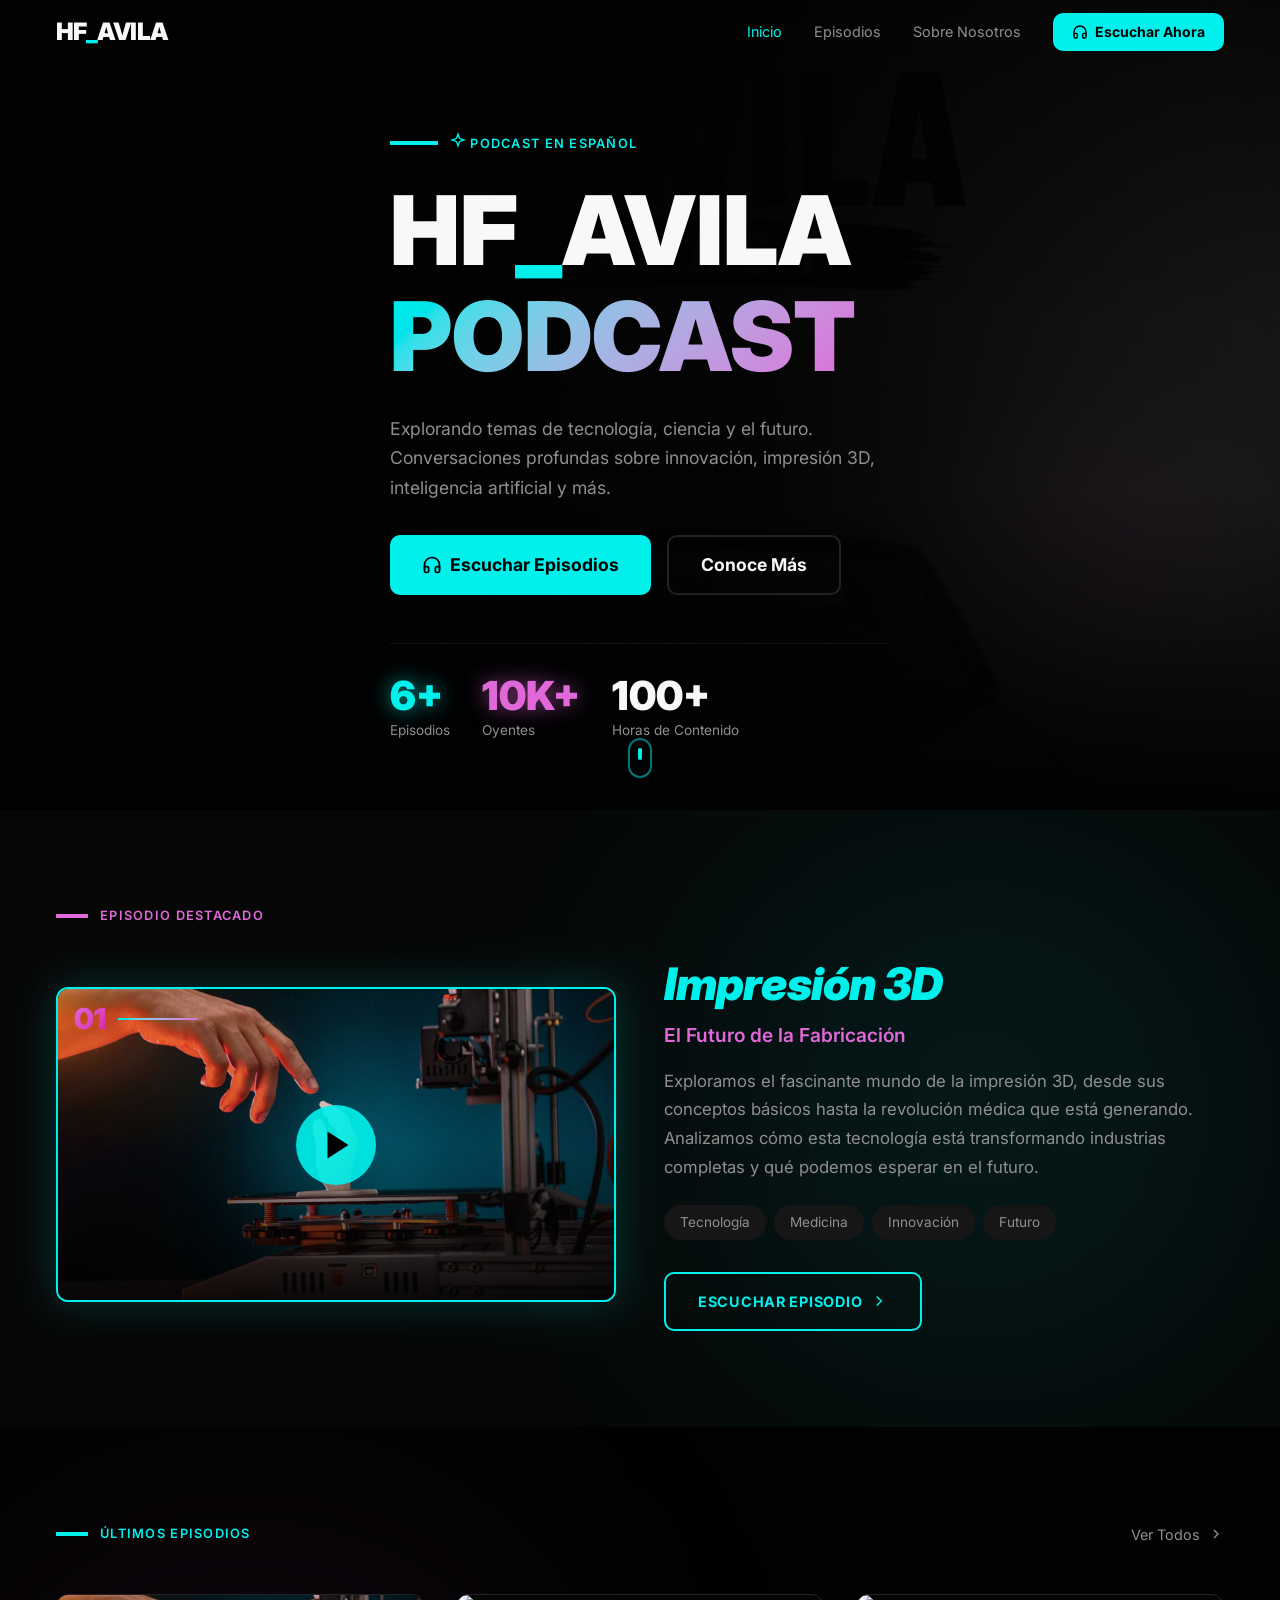
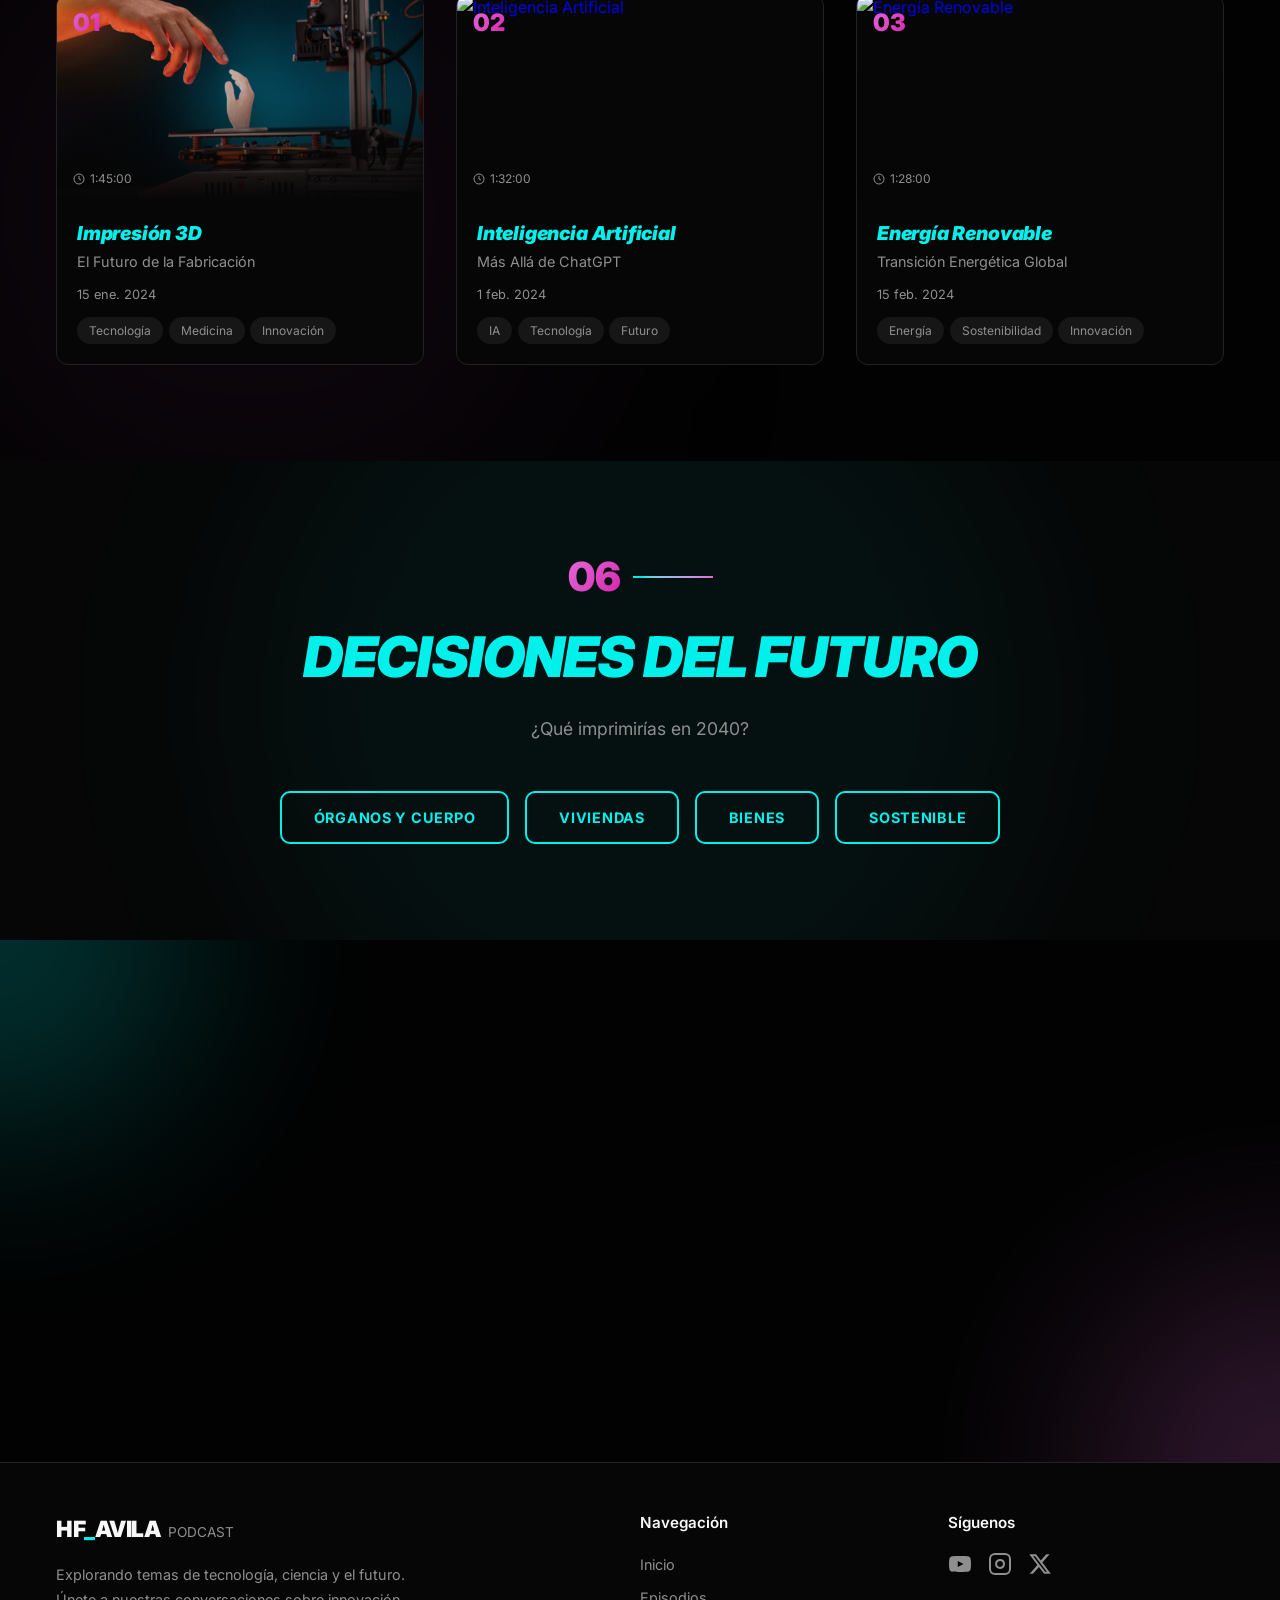
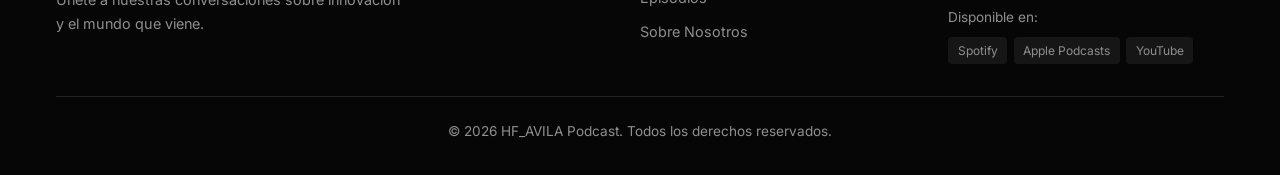
==== index.html @ 29e9cfe6 "Add initial podcast site pages and assets Introduce the HF_AVILA podcast website skeleton: adds inde" ====
<!DOCTYPE html>
<html lang="es">
<head>
  <meta charset="UTF-8">
  <meta name="viewport" content="width=device-width, initial-scale=1.0">
  <title>HF_AVILA Podcast</title>
  <meta name="description" content="Explorando temas de tecnología, ciencia y el futuro. Podcast en español sobre impresión 3D, innovación y más.">
  <link rel="preconnect" href="https://fonts.googleapis.com">
  <link rel="preconnect" href="https://fonts.gstatic.com" crossorigin>
  <link rel="stylesheet" href="styles.css">
</head>
<body>

  <!-- HEADER -->
  <header class="site-header" id="siteHeader">
    <div class="container">
      <div class="header-inner">
        <a href="index.html" class="logo">
          <span class="logo-hf">HF</span><span class="logo-dash">_</span><span class="logo-avila">AVILA</span>
        </a>
        <nav class="nav-desktop">
          <a href="index.html" class="nav-link">Inicio</a>
          <a href="episodios.html" class="nav-link">Episodios</a>
          <a href="sobre.html" class="nav-link">Sobre Nosotros</a>
          <a href="episodios.html" class="btn-nav">
            <svg viewBox="0 0 24 24" fill="none" stroke="currentColor" stroke-width="2"><path d="M3 18v-6a9 9 0 0 1 18 0v6"/><path d="M21 19a2 2 0 0 1-2 2h-1a2 2 0 0 1-2-2v-3a2 2 0 0 1 2-2h3zM3 19a2 2 0 0 0 2 2h1a2 2 0 0 0 2-2v-3a2 2 0 0 0-2-2H3z"/></svg>
            Escuchar Ahora
          </a>
        </nav>
        <button class="hamburger" id="hamburger" aria-label="Menú"></button>
      </div>
      <nav class="nav-mobile" id="navMobile">
        <a href="index.html" class="nav-link">Inicio</a>
        <a href="episodios.html" class="nav-link">Episodios</a>
        <a href="sobre.html" class="nav-link">Sobre Nosotros</a>
        <a href="episodios.html" class="btn-mobile">
          <svg width="16" height="16" viewBox="0 0 24 24" fill="none" stroke="currentColor" stroke-width="2"><path d="M3 18v-6a9 9 0 0 1 18 0v6"/><path d="M21 19a2 2 0 0 1-2 2h-1a2 2 0 0 1-2-2v-3a2 2 0 0 1 2-2h3zM3 19a2 2 0 0 0 2 2h1a2 2 0 0 0 2-2v-3a2 2 0 0 0-2-2H3z"/></svg>
          Escuchar Ahora
        </a>
      </nav>
    </div>
  </header>

  <!-- HERO -->
  <section class="hero">
    <!-- Glow orbs -->
    <div class="glow-orb" style="width:384px;height:384px;background:oklch(0.85 0.18 192 / 0.2);top:80px;left:40px;"></div>
    <div class="glow-orb" style="width:320px;height:320px;background:oklch(0.7 0.2 330 / 0.2);bottom:80px;right:40px;animation-delay:2s;"></div>

    <!-- Background image -->
    <div class="hero-bg-img">
      <img src="img/portada.jpg" alt="HF_AVILA Podcast">
      <div class="hero-overlay-r"></div>
      <div class="hero-overlay-tb"></div>
    </div>

    <div class="container">
      <div class="hero-content">
        <!-- Badge -->
        <div class="hero-badge">
          <span class="hero-badge-line"></span>
          <span class="hero-badge-text">
            <svg width="16" height="16" viewBox="0 0 24 24" fill="none" stroke="currentColor" stroke-width="2"><path d="m12 3-1.912 5.813a2 2 0 0 1-1.275 1.275L3 12l5.813 1.912a2 2 0 0 1 1.275 1.275L12 21l1.912-5.813a2 2 0 0 1 1.275-1.275L21 12l-5.813-1.912a2 2 0 0 1-1.275-1.275L12 3Z"/></svg>
            Podcast en Español
          </span>
        </div>

        <!-- Title -->
        <h1>
          <span>HF</span><span style="color:var(--primary)">_</span><span>AVILA</span><br>
          <span class="gradient-text">PODCAST</span>
        </h1>

        <p class="hero-desc">
          Explorando temas de tecnología, ciencia y el futuro.
          Conversaciones profundas sobre innovación,
          impresión 3D, inteligencia artificial y más.
        </p>

        <div class="hero-buttons">
          <a href="episodios.html" class="btn-primary-lg">
            <svg width="20" height="20" viewBox="0 0 24 24" fill="none" stroke="currentColor" stroke-width="2"><path d="M3 18v-6a9 9 0 0 1 18 0v6"/><path d="M21 19a2 2 0 0 1-2 2h-1a2 2 0 0 1-2-2v-3a2 2 0 0 1 2-2h3zM3 19a2 2 0 0 0 2 2h1a2 2 0 0 0 2-2v-3a2 2 0 0 0-2-2H3z"/></svg>
            Escuchar Episodios
          </a>
          <a href="sobre.html" class="btn-outline-lg">Conoce Más</a>
        </div>

        <!-- Stats -->
        <div class="hero-stats">
          <div class="stat-item">
            <p class="stat-num cyan">6+</p>
            <p class="stat-label">Episodios</p>
          </div>
          <div class="stat-item">
            <p class="stat-num pink">10K+</p>
            <p class="stat-label">Oyentes</p>
          </div>
          <div class="stat-item">
            <p class="stat-num white">100+</p>
            <p class="stat-label">Horas de Contenido</p>
          </div>
        </div>
      </div>
    </div>

    <!-- Scroll indicator -->
    <div class="scroll-indicator">
      <div class="scroll-indicator-ring">
        <div class="scroll-indicator-dot"></div>
      </div>
    </div>
  </section>

  <!-- FEATURED EPISODE -->
  <section class="featured-section">
    <div class="glow-orb" style="width:600px;height:600px;background:oklch(0.85 0.18 192 / 0.1);top:0;right:0;filter:blur(150px);"></div>
    <div class="container" style="position:relative;z-index:1;">
      <div class="scroll-reveal">
        <div class="section-label">
          <span class="section-label-line pink"></span>
          <span class="section-label-text pink">Episodio Destacado</span>
        </div>
      </div>

      <div class="featured-grid" style="margin-top:2rem;">
        <div class="scroll-reveal from-left" data-delay="100">
          <div class="featured-img-wrap">
            <img src="img/Podcast.jpg" alt="Impresión 3D">
            <div class="featured-img-overlay"></div>
            <div class="featured-ep-badge">
              <span class="news-number" style="font-size:1.8rem;">01</span>
              <div class="featured-ep-line"></div>
            </div>
            <a href="episodio-impresion-3d.html" class="featured-play-link">
              <div class="play-circle-lg">
                <svg viewBox="0 0 24 24"><polygon points="5 3 19 12 5 21 5 3"/></svg>
              </div>
            </a>
          </div>
        </div>

        <div class="scroll-reveal from-right" data-delay="200">
          <h2 class="featured-title">Impresión 3D</h2>
          <p class="featured-subtitle">El Futuro de la Fabricación</p>
          <p class="featured-desc">
            Exploramos el fascinante mundo de la impresión 3D, desde sus conceptos básicos hasta la revolución médica que está generando. Analizamos cómo esta tecnología está transformando industrias completas y qué podemos esperar en el futuro.
          </p>
          <div class="topics-list">
            <span class="topic-tag">Tecnología</span>
            <span class="topic-tag">Medicina</span>
            <span class="topic-tag">Innovación</span>
            <span class="topic-tag">Futuro</span>
          </div>
          <a href="episodio-impresion-3d.html" class="interactive-btn" style="text-decoration:none;display:inline-flex;align-items:center;gap:0.5rem;">
            Escuchar Episodio
            <svg width="18" height="18" viewBox="0 0 24 24" fill="none" stroke="currentColor" stroke-width="2"><polyline points="9 18 15 12 9 6"/></svg>
          </a>
        </div>
      </div>
    </div>
  </section>

  <!-- LATEST EPISODES -->
  <section class="episodes-section">
    <div class="glow-orb" style="width:500px;height:500px;background:oklch(0.7 0.2 330 / 0.1);bottom:0;left:0;filter:blur(150px);animation-delay:1s;"></div>
    <div class="container" style="position:relative;z-index:1;">
      <div class="scroll-reveal">
        <div class="episodes-section-header">
          <div class="section-label" style="margin-bottom:0;">
            <span class="section-label-line"></span>
            <span class="section-label-text">Últimos Episodios</span>
          </div>
          <a href="episodios.html" class="see-all">
            Ver Todos
            <svg viewBox="0 0 24 24" fill="none" stroke="currentColor" stroke-width="2"><polyline points="9 18 15 12 9 6"/></svg>
          </a>
        </div>
      </div>

      <div class="episodes-grid">
        <!-- Ep 1 -->
        <div class="scroll-reveal" data-delay="0">
          <a href="episodio-impresion-3d.html" class="episode-card">
            <div class="episode-card-img">
              <img src="img/Podcast.jpg" alt="Impresión 3D">
              <div class="episode-img-overlay"></div>
              <div class="episode-num-badge"><span class="news-number">01</span></div>
              <div class="episode-play-overlay"><div class="play-circle-sm"><svg viewBox="0 0 24 24"><polygon points="5 3 19 12 5 21 5 3"/></svg></div></div>
              <div class="episode-duration"><svg viewBox="0 0 24 24"><circle cx="12" cy="12" r="10"/><polyline points="12 6 12 12 16 14"/></svg> 1:45:00</div>
            </div>
            <div class="episode-card-body">
              <p class="episode-card-title">Impresión 3D</p>
              <p class="episode-card-subtitle">El Futuro de la Fabricación</p>
              <p class="episode-card-date">15 ene. 2024</p>
              <div class="episode-tags">
                <span class="episode-tag">Tecnología</span>
                <span class="episode-tag">Medicina</span>
                <span class="episode-tag">Innovación</span>
              </div>
            </div>
          </a>
        </div>

        <!-- Ep 2 -->
        <div class="scroll-reveal" data-delay="150">
          <a href="episodios.html" class="episode-card">
            <div class="episode-card-img">
              <img src="https://images.unsplash.com/photo-1677442136019-21780ecad995?w=800&h=600&fit=crop" alt="Inteligencia Artificial">
              <div class="episode-img-overlay"></div>
              <div class="episode-num-badge"><span class="news-number">02</span></div>
              <div class="episode-play-overlay"><div class="play-circle-sm"><svg viewBox="0 0 24 24"><polygon points="5 3 19 12 5 21 5 3"/></svg></div></div>
              <div class="episode-duration"><svg viewBox="0 0 24 24"><circle cx="12" cy="12" r="10"/><polyline points="12 6 12 12 16 14"/></svg> 1:32:00</div>
            </div>
            <div class="episode-card-body">
              <p class="episode-card-title">Inteligencia Artificial</p>
              <p class="episode-card-subtitle">Más Allá de ChatGPT</p>
              <p class="episode-card-date">1 feb. 2024</p>
              <div class="episode-tags">
                <span class="episode-tag">IA</span>
                <span class="episode-tag">Tecnología</span>
                <span class="episode-tag">Futuro</span>
              </div>
            </div>
          </a>
        </div>

        <!-- Ep 3 -->
        <div class="scroll-reveal" data-delay="300">
          <a href="episodios.html" class="episode-card">
            <div class="episode-card-img">
              <img src="https://images.unsplash.com/photo-1509391366360-2e959784a276?w=800&h=600&fit=crop" alt="Energía Renovable">
              <div class="episode-img-overlay"></div>
              <div class="episode-num-badge"><span class="news-number">03</span></div>
              <div class="episode-play-overlay"><div class="play-circle-sm"><svg viewBox="0 0 24 24"><polygon points="5 3 19 12 5 21 5 3"/></svg></div></div>
              <div class="episode-duration"><svg viewBox="0 0 24 24"><circle cx="12" cy="12" r="10"/><polyline points="12 6 12 12 16 14"/></svg> 1:28:00</div>
            </div>
            <div class="episode-card-body">
              <p class="episode-card-title">Energía Renovable</p>
              <p class="episode-card-subtitle">Transición Energética Global</p>
              <p class="episode-card-date">15 feb. 2024</p>
              <div class="episode-tags">
                <span class="episode-tag">Energía</span>
                <span class="episode-tag">Sostenibilidad</span>
                <span class="episode-tag">Innovación</span>
              </div>
            </div>
          </a>
        </div>
      </div>
    </div>
  </section>

  <!-- INTERACTIVE SECTION -->
  <section class="interactive-section">
    <div style="position:absolute;inset:0;pointer-events:none;">
      <div class="glow-orb" style="width:800px;height:800px;background:oklch(0.85 0.18 192 / 0.05);top:50%;left:50%;transform:translate(-50%,-50%);filter:blur(100px);"></div>
    </div>
    <div class="container" style="position:relative;z-index:1;">
      <div class="scroll-reveal">
        <div class="interactive-num-row">
          <span class="news-number" style="font-size:2.5rem;">06</span>
          <div class="interactive-line"></div>
        </div>
      </div>
      <div class="scroll-reveal" data-delay="100">
        <h2 class="interactive-title">DECISIONES DEL FUTURO</h2>
      </div>
      <div class="scroll-reveal" data-delay="200">
        <p class="interactive-subtitle">¿Qué imprimirías en 2040?</p>
      </div>
      <div class="scroll-reveal" data-delay="300">
        <div class="interactive-buttons-wrap">
          <button class="interactive-btn" data-interactive>ÓRGANOS Y CUERPO</button>
          <button class="interactive-btn" data-interactive>VIVIENDAS</button>
          <button class="interactive-btn" data-interactive>BIENES</button>
          <button class="interactive-btn" data-interactive>SOSTENIBLE</button>
        </div>
      </div>
    </div>
  </section>

  <!-- CTA SECTION -->
  <section class="cta-section">
    <div style="position:absolute;inset:0;opacity:0.2;pointer-events:none;">
      <div class="glow-orb" style="width:384px;height:384px;background:var(--primary);top:0;left:0;transform:translate(-50%,-50%);filter:blur(100px);"></div>
      <div class="glow-orb" style="width:384px;height:384px;background:var(--secondary);bottom:0;right:0;transform:translate(50%,50%);filter:blur(100px);animation-delay:2s;"></div>
    </div>
    <div class="container" style="position:relative;z-index:1;">
      <div class="scroll-reveal">
        <h2 class="cta-title">
          No te pierdas ningún
          <span class="gradient-text" style="display:block;">episodio</span>
        </h2>
      </div>
      <div class="scroll-reveal" data-delay="100">
        <p class="cta-desc">
          Suscríbete a nuestro podcast en tu plataforma favorita y
          mantente al día con las últimas conversaciones sobre tecnología y futuro.
        </p>
      </div>
      <div class="scroll-reveal" data-delay="200">
        <div class="cta-buttons">
          <button class="interactive-btn">Spotify</button>
          <button class="interactive-btn">Apple Podcasts</button>
          <button class="interactive-btn">YouTube</button>
        </div>
      </div>
    </div>
  </section>

  <!-- FOOTER -->
  <footer class="site-footer">
    <div class="container">
      <div class="footer-grid">
        <div>
          <a href="index.html" class="footer-logo">
            <span class="footer-logo-main">
              <span style="color:var(--foreground)">HF</span><span style="color:var(--primary)">_</span><span style="color:var(--foreground)">AVILA</span>
            </span>
            <span class="footer-logo-podcast">PODCAST</span>
          </a>
          <p class="footer-desc">
            Explorando temas de tecnología, ciencia y el futuro.
            Únete a nuestras conversaciones sobre innovación y el mundo que viene.
          </p>
        </div>
        <div>
          <p class="footer-col-title">Navegación</p>
          <ul class="footer-nav-list">
            <li><a href="index.html">Inicio</a></li>
            <li><a href="episodios.html">Episodios</a></li>
            <li><a href="sobre.html">Sobre Nosotros</a></li>
          </ul>
        </div>
        <div>
          <p class="footer-col-title">Síguenos</p>
          <div class="footer-social">
            <a href="#" aria-label="YouTube">
              <svg viewBox="0 0 24 24" fill="currentColor"><path d="M22.54 6.42a2.78 2.78 0 0 0-1.95-1.96C18.88 4 12 4 12 4s-6.88 0-8.59.46a2.78 2.78 0 0 0-1.95 1.96A29 29 0 0 0 1 12a29 29 0 0 0 .46 5.58A2.78 2.78 0 0 0 3.41 19.6C5.12 20 12 20 12 20s6.88 0 8.59-.46a2.78 2.78 0 0 0 1.95-1.95A29 29 0 0 0 23 12a29 29 0 0 0-.46-5.58zM9.75 15.02V8.98L15.5 12l-5.75 3.02z"/></svg>
            </a>
            <a href="#" aria-label="Instagram">
              <svg viewBox="0 0 24 24" fill="none" stroke="currentColor" stroke-width="2"><rect x="2" y="2" width="20" height="20" rx="5" ry="5"/><path d="M16 11.37A4 4 0 1 1 12.63 8 4 4 0 0 1 16 11.37z"/><line x1="17.5" y1="6.5" x2="17.51" y2="6.5"/></svg>
            </a>
            <a href="#" aria-label="Twitter">
              <svg viewBox="0 0 24 24" fill="currentColor"><path d="M18.244 2.25h3.308l-7.227 8.26 8.502 11.24H16.17l-5.214-6.817L4.99 21.75H1.68l7.73-8.835L1.254 2.25H8.08l4.713 6.231zm-1.161 17.52h1.833L7.084 4.126H5.117z"/></svg>
            </a>
          </div>
          <p class="footer-platforms-label">Disponible en:</p>
          <div class="footer-platform-tags">
            <span class="footer-platform-tag">Spotify</span>
            <span class="footer-platform-tag">Apple Podcasts</span>
            <span class="footer-platform-tag">YouTube</span>
          </div>
        </div>
      </div>
      <div class="footer-bottom">
        <p>&copy; 2026 HF_AVILA Podcast. Todos los derechos reservados.</p>
      </div>
    </div>
  </footer>

  <script src="script.js"></script>
</body>
</html>
---- styles.css ----
@import url('https://fonts.googleapis.com/css2?family=Inter:wght@400;500;600;700;800;900&family=Oswald:wght@400;500;600;700&display=swap');

* { margin: 0; padding: 0; box-sizing: border-box; }

:root {
  --bg: oklch(0.08 0 0);
  --card: oklch(0.12 0 0);
  --primary: oklch(0.85 0.18 192);
  --secondary: oklch(0.7 0.2 330);
  --foreground: oklch(0.98 0 0);
  --muted-fg: oklch(0.65 0 0);
  --border: oklch(0.25 0 0);
  --muted: oklch(0.2 0 0);
  --radius: 0.625rem;
}

html { scroll-behavior: smooth; }

body {
  font-family: 'Inter', sans-serif;
  background: var(--bg);
  color: var(--foreground);
  line-height: 1.6;
  min-height: 100vh;
}

::-webkit-scrollbar { width: 8px; }
::-webkit-scrollbar-track { background: var(--bg); }
::-webkit-scrollbar-thumb { background: oklch(0.3 0 0); border-radius: 4px; }
::-webkit-scrollbar-thumb:hover { background: oklch(0.85 0.18 192 / 0.8); }

.container { max-width: 1200px; margin: 0 auto; padding: 0 1rem; }

/* ============ HEADER ============ */
.site-header {
  position: fixed;
  top: 0; left: 0; right: 0;
  z-index: 100;
  transition: all 0.3s ease;
}
.site-header.scrolled {
  background: oklch(0.08 0 0 / 0.9);
  backdrop-filter: blur(20px);
  -webkit-backdrop-filter: blur(20px);
  border-bottom: 1px solid oklch(0.25 0 0 / 0.5);
  box-shadow: 0 4px 30px oklch(0.85 0.18 192 / 0.05);
}
.header-inner {
  display: flex;
  align-items: center;
  justify-content: space-between;
  height: 64px;
}
.logo {
  text-decoration: none;
  font-family: 'Inter', sans-serif;
  font-size: 1.5rem;
  font-weight: 900;
  letter-spacing: -0.03em;
}
.logo .logo-dash { color: var(--primary); }
.logo .logo-hf, .logo .logo-avila { color: var(--foreground); }

.nav-desktop {
  display: flex;
  align-items: center;
  gap: 2rem;
}
.nav-desktop a.nav-link {
  color: var(--muted-fg);
  text-decoration: none;
  font-size: 0.9rem;
  transition: color 0.3s;
  position: relative;
}
.nav-desktop a.nav-link::after {
  content: '';
  position: absolute;
  bottom: -4px; left: 0;
  width: 0; height: 2px;
  background: var(--primary);
  transition: width 0.3s;
}
.nav-desktop a.nav-link:hover { color: var(--primary); }
.nav-desktop a.nav-link:hover::after { width: 100%; }
.nav-desktop a.nav-link.active { color: var(--primary); }

.btn-nav {
  background: var(--primary);
  color: oklch(0.08 0 0);
  padding: 0.5rem 1.2rem;
  border-radius: var(--radius);
  font-weight: 700;
  font-size: 0.875rem;
  text-decoration: none;
  display: inline-flex;
  align-items: center;
  gap: 0.4rem;
  border: none;
  cursor: pointer;
  transition: all 0.3s;
  font-family: 'Inter', sans-serif;
}
.btn-nav:hover {
  background: oklch(0.85 0.18 192 / 0.85);
  box-shadow: 0 0 40px oklch(0.85 0.18 192 / 0.5), 0 0 80px oklch(0.85 0.18 192 / 0.2);
  transform: translateY(-2px);
}
.btn-nav svg { width: 16px; height: 16px; flex-shrink: 0; }

.hamburger {
  display: none;
  background: none; border: none;
  color: var(--foreground);
  cursor: pointer;
  line-height: 1;
  padding: 0.25rem;
}

.nav-mobile {
  display: none;
  flex-direction: column;
  border-top: 1px solid oklch(0.25 0 0 / 0.5);
  background: oklch(0.08 0 0 / 0.97);
  backdrop-filter: blur(20px);
  padding: 0 0 1rem;
}
.nav-mobile.open { display: flex; }
.nav-mobile a {
  color: var(--muted-fg);
  text-decoration: none;
  font-size: 1.1rem;
  font-weight: 600;
  padding: 0.875rem 0;
  border-bottom: 1px solid oklch(0.25 0 0 / 0.3);
  transition: color 0.3s;
}
.nav-mobile a:hover { color: var(--primary); }
.btn-mobile {
  background: var(--primary);
  color: oklch(0.08 0 0) !important;
  padding: 0.75rem 1.5rem !important;
  border-radius: var(--radius);
  text-align: center;
  font-weight: 700 !important;
  margin-top: 1rem;
  border-bottom: none !important;
  display: flex;
  justify-content: center;
  gap: 0.4rem;
  transition: all 0.3s !important;
}

/* ============ ANIMATIONS ============ */
@keyframes fadeInUp {
  from { opacity: 0; transform: translateY(30px); }
  to { opacity: 1; transform: translateY(0); }
}
@keyframes glowPulse {
  0%, 100% { opacity: 0.5; }
  50% { opacity: 0.8; }
}
@keyframes pulseGlow {
  0%, 100% { box-shadow: 0 0 20px oklch(0.85 0.18 192 / 0.3); }
  50% { box-shadow: 0 0 40px oklch(0.85 0.18 192 / 0.6); }
}
@keyframes pulseDot {
  0%, 100% { opacity: 1; transform: scale(1); }
  50% { opacity: 0.5; transform: scale(1.2); }
}
@keyframes bounceY {
  0%, 100% { transform: translateX(-50%) translateY(0); }
  50% { transform: translateX(-50%) translateY(-10px); }
}
@keyframes lineExpand {
  from { width: 0; }
  to { width: 48px; }
}
@keyframes slideInFromBottom {
  from { opacity: 0; transform: translateY(40px); }
  to { opacity: 1; transform: translateY(0); }
}
@keyframes fadeInModal {
  from { opacity: 0; }
  to { opacity: 1; }
}
@keyframes dotPulse {
  0%, 100% { opacity: 1; }
  50% { opacity: 0.5; }
}

/* ============ UTILITIES ============ */
.gradient-text {
  background: linear-gradient(135deg, var(--primary), var(--secondary));
  -webkit-background-clip: text;
  -webkit-text-fill-color: transparent;
  background-clip: text;
}
.news-number {
  font-size: 2rem;
  font-weight: 900;
  background: linear-gradient(135deg, var(--secondary), oklch(0.6 0.25 340));
  -webkit-background-clip: text;
  -webkit-text-fill-color: transparent;
  background-clip: text;
  line-height: 1;
}
.news-line {
  height: 2px;
  background: linear-gradient(90deg, var(--primary), var(--secondary));
  flex: 1;
}
.news-title {
  color: var(--primary);
  font-weight: 900;
  font-style: italic;
  letter-spacing: -0.02em;
}
.interactive-btn {
  background: transparent;
  border: 2px solid var(--primary);
  color: var(--primary);
  padding: 1rem 2rem;
  font-weight: 700;
  text-transform: uppercase;
  letter-spacing: 0.05em;
  border-radius: var(--radius);
  cursor: pointer;
  transition: all 0.3s;
  font-family: 'Inter', sans-serif;
  font-size: 0.9rem;
}
.interactive-btn:hover, .interactive-btn.active {
  background: var(--primary);
  color: oklch(0.08 0 0);
  box-shadow: 0 0 30px oklch(0.85 0.18 192 / 0.5);
  transform: scale(1.05);
}

.scroll-reveal {
  opacity: 0;
  transform: translateY(40px);
  transition: all 0.8s cubic-bezier(0.4, 0, 0.2, 1);
}
.scroll-reveal.from-left { transform: translateX(-40px); }
.scroll-reveal.from-right { transform: translateX(40px); }
.scroll-reveal.revealed { opacity: 1 !important; transform: translate(0) !important; }

.section-label {
  display: flex;
  align-items: center;
  gap: 0.75rem;
  margin-bottom: 0.75rem;
}
.section-label-line {
  display: inline-block;
  width: 32px; height: 4px;
  background: var(--primary);
  flex-shrink: 0;
}
.section-label-line.pink { background: var(--secondary); }
.section-label-text {
  color: var(--primary);
  font-weight: 600;
  font-size: 0.8rem;
  text-transform: uppercase;
  letter-spacing: 0.1em;
}
.section-label-text.pink { color: var(--secondary); }

/* ============ BUTTONS ============ */
.btn-primary-lg {
  background: var(--primary);
  color: oklch(0.08 0 0);
  padding: 0.875rem 2rem;
  border-radius: var(--radius);
  font-weight: 700;
  font-size: 1.1rem;
  text-decoration: none;
  display: inline-flex;
  align-items: center;
  gap: 0.5rem;
  border: none;
  cursor: pointer;
  transition: all 0.3s;
  font-family: 'Inter', sans-serif;
}
.btn-primary-lg:hover {
  background: oklch(0.85 0.18 192 / 0.85);
  box-shadow: 0 0 40px oklch(0.85 0.18 192 / 0.5), 0 0 80px oklch(0.85 0.18 192 / 0.2);
  transform: translateY(-4px);
}
.btn-outline-lg {
  background: transparent;
  color: var(--foreground);
  padding: 0.875rem 2rem;
  border-radius: var(--radius);
  font-weight: 700;
  font-size: 1.1rem;
  text-decoration: none;
  display: inline-flex;
  align-items: center;
  gap: 0.5rem;
  border: 2px solid var(--border);
  cursor: pointer;
  transition: all 0.3s;
  font-family: 'Inter', sans-serif;
}
.btn-outline-lg:hover {
  border-color: oklch(0.85 0.18 192 / 0.5);
  background: var(--muted);
}

/* ============ HERO ============ */
.hero {
  position: relative;
  min-height: 90vh;
  display: flex;
  align-items: center;
  overflow: hidden;
  padding-top: 64px;
}
.glow-orb {
  position: absolute;
  border-radius: 50%;
  pointer-events: none;
  animation: glowPulse 4s ease-in-out infinite;
  filter: blur(80px);
}
.hero-bg-img {
  position: absolute;
  inset: 0; z-index: 0;
}
.hero-bg-img img {
  width: 100%; height: 100%;
  object-fit: cover;
  opacity: 0.25;
  display: block;
}
.hero-overlay-r {
  position: absolute; inset: 0;
  background: linear-gradient(to right, var(--bg) 30%, oklch(0.08 0 0 / 0.95) 60%, oklch(0.08 0 0 / 0.6));
}
.hero-overlay-tb {
  position: absolute; inset: 0;
  background: linear-gradient(to bottom, oklch(0.08 0 0 / 0.7), transparent 40%, transparent 60%, var(--bg));
}
.hero-content {
  position: relative;
  z-index: 1;
  max-width: 750px;
}
.hero-badge {
  display: flex;
  align-items: center;
  gap: 0.75rem;
  margin-bottom: 1.5rem;
  animation: fadeInUp 0.8s ease-out forwards;
}
.hero-badge-line {
  display: inline-block;
  width: 48px; height: 4px;
  background: var(--primary);
  animation: lineExpand 1s ease-out forwards;
}
.hero-badge-text {
  color: var(--primary);
  font-weight: 600;
  font-size: 0.8rem;
  text-transform: uppercase;
  letter-spacing: 0.1em;
}
.hero h1 {
  font-size: clamp(3rem, 8vw, 6rem);
  font-weight: 900;
  line-height: 1.1;
  margin-bottom: 1.5rem;
  animation: fadeInUp 0.8s ease-out 0.2s both;
}
.hero-desc {
  font-size: 1.1rem;
  color: var(--muted-fg);
  margin-bottom: 2rem;
  max-width: 500px;
  line-height: 1.7;
  animation: fadeInUp 0.8s ease-out 0.3s both;
}
.hero-buttons {
  display: flex;
  gap: 1rem;
  flex-wrap: wrap;
  margin-bottom: 3rem;
  animation: fadeInUp 0.8s ease-out 0.4s both;
}
.hero-stats {
  display: flex;
  gap: 2rem;
  padding-top: 2rem;
  border-top: 1px solid oklch(0.25 0 0 / 0.5);
  animation: fadeInUp 0.8s ease-out 0.5s both;
}
.stat-item { cursor: default; }
.stat-num {
  font-size: 2.5rem;
  font-weight: 900;
  line-height: 1;
  transition: transform 0.3s;
}
.stat-item:hover .stat-num { transform: scale(1.1); }
.stat-num.cyan { color: var(--primary); text-shadow: 0 0 20px oklch(0.85 0.18 192 / 0.6); }
.stat-num.pink { color: var(--secondary); text-shadow: 0 0 20px oklch(0.7 0.2 330 / 0.6); }
.stat-num.white { color: var(--foreground); }
.stat-label { font-size: 0.85rem; color: var(--muted-fg); margin-top: 0.25rem; }

.scroll-indicator {
  position: absolute;
  bottom: 2rem;
  left: 50%;
  transform: translateX(-50%);
  z-index: 1;
  animation: bounceY 2s infinite;
}
.scroll-indicator-ring {
  width: 24px; height: 40px;
  border: 2px solid oklch(0.85 0.18 192 / 0.5);
  border-radius: 12px;
  display: flex;
  justify-content: center;
  padding-top: 8px;
}
.scroll-indicator-dot {
  width: 4px; height: 12px;
  background: var(--primary);
  border-radius: 2px;
  animation: dotPulse 2s infinite;
}

/* ============ FEATURED EPISODE ============ */
.featured-section {
  padding: 6rem 0;
  background: var(--card);
  position: relative;
  overflow: hidden;
}
.featured-grid {
  display: grid;
  grid-template-columns: 1fr 1fr;
  gap: 3rem;
  align-items: center;
}
.featured-img-wrap {
  position: relative;
  aspect-ratio: 16/9;
  border-radius: 0.75rem;
  overflow: hidden;
  border: 2px solid var(--primary);
  box-shadow: 0 0 40px oklch(0.85 0.18 192 / 0.2);
  transition: box-shadow 0.4s;
}
.featured-img-wrap:hover { box-shadow: 0 0 60px oklch(0.85 0.18 192 / 0.4); }
.featured-img-wrap img {
  width: 100%; height: 100%;
  object-fit: cover;
  transition: transform 0.7s;
  display: block;
}
.featured-img-wrap:hover img { transform: scale(1.05); }
.featured-img-overlay {
  position: absolute; inset: 0;
  background: linear-gradient(to top, oklch(0.08 0 0 / 0.9), oklch(0.08 0 0 / 0.2), transparent);
}
.featured-ep-badge {
  position: absolute;
  top: 1rem; left: 1rem;
  display: flex;
  align-items: center;
  gap: 0.75rem;
}
.featured-ep-line { width: 80px; height: 2px; background: linear-gradient(90deg, var(--primary), var(--secondary)); }
.featured-play-link {
  position: absolute; inset: 0;
  display: flex;
  align-items: center;
  justify-content: center;
  text-decoration: none;
}
.play-circle-lg {
  width: 80px; height: 80px;
  border-radius: 50%;
  background: oklch(0.85 0.18 192 / 0.9);
  display: flex;
  align-items: center;
  justify-content: center;
  transition: all 0.5s;
  animation: pulseGlow 2s ease-in-out infinite;
}
.play-circle-lg:hover { transform: scale(1.1); }
.play-circle-lg svg { width: 36px; height: 36px; fill: oklch(0.08 0 0); margin-left: 4px; }

.featured-title {
  font-size: clamp(1.8rem, 4vw, 2.8rem);
  font-weight: 900;
  color: var(--primary);
  font-style: italic;
  letter-spacing: -0.02em;
  margin-bottom: 0.5rem;
  line-height: 1.2;
}
.featured-subtitle {
  font-size: 1.2rem;
  color: var(--secondary);
  font-weight: 600;
  margin-bottom: 1rem;
}
.featured-desc {
  color: var(--muted-fg);
  line-height: 1.7;
  font-size: 1.05rem;
  margin-bottom: 1.5rem;
}
.topics-list {
  display: flex;
  flex-wrap: wrap;
  gap: 0.5rem;
  margin-bottom: 2rem;
}
.topic-tag {
  font-size: 0.85rem;
  padding: 0.4rem 1rem;
  border-radius: 50px;
  background: var(--muted);
  color: var(--muted-fg);
  transition: all 0.3s;
  cursor: default;
}
.topic-tag:hover { background: oklch(0.85 0.18 192 / 0.2); color: var(--primary); }

/* ============ LATEST EPISODES ============ */
.episodes-section {
  padding: 6rem 0;
  position: relative;
  overflow: hidden;
}
.episodes-section-header {
  display: flex;
  align-items: center;
  justify-content: space-between;
  margin-bottom: 3rem;
}
.see-all {
  display: flex;
  align-items: center;
  gap: 0.5rem;
  color: var(--muted-fg);
  text-decoration: none;
  font-size: 0.9rem;
  transition: color 0.3s;
}
.see-all:hover { color: var(--primary); }
.see-all svg { width: 16px; height: 16px; transition: transform 0.3s; }
.see-all:hover svg { transform: translateX(4px); }

.episodes-grid {
  display: grid;
  grid-template-columns: repeat(3, 1fr);
  gap: 2rem;
}

/* ============ EPISODE CARD ============ */
.episode-card {
  border-radius: 0.75rem;
  overflow: hidden;
  background: var(--card);
  border: 1px solid var(--border);
  text-decoration: none;
  display: block;
  transition: all 0.4s cubic-bezier(0.4, 0, 0.2, 1);
}
.episode-card:hover {
  border-color: oklch(0.85 0.18 192 / 0.5);
  box-shadow: 0 0 30px oklch(0.85 0.18 192 / 0.2), 0 20px 40px oklch(0 0 0 / 0.3);
  transform: translateY(-6px) scale(1.01);
}
.episode-card-img {
  position: relative;
  aspect-ratio: 16/9;
  overflow: hidden;
}
.episode-card-img img {
  width: 100%; height: 100%;
  object-fit: cover;
  transition: transform 0.7s;
  display: block;
}
.episode-card:hover .episode-card-img img { transform: scale(1.1); }
.episode-img-overlay {
  position: absolute; inset: 0;
  background: linear-gradient(to top, var(--card), oklch(0.12 0 0 / 0.3), transparent);
}
.episode-num-badge { position: absolute; top: 1rem; left: 1rem; }
.episode-num-badge .news-number { font-size: 1.5rem; }
.episode-play-overlay {
  position: absolute; inset: 0;
  display: flex;
  align-items: center;
  justify-content: center;
  opacity: 0;
  transition: opacity 0.5s;
}
.episode-card:hover .episode-play-overlay { opacity: 1; }
.play-circle-sm {
  width: 64px; height: 64px;
  border-radius: 50%;
  background: oklch(0.85 0.18 192 / 0.9);
  display: flex;
  align-items: center;
  justify-content: center;
  transform: scale(0.75);
  transition: all 0.5s;
  animation: pulseGlow 2s ease-in-out infinite;
}
.episode-card:hover .play-circle-sm { transform: scale(1); }
.play-circle-sm svg { width: 28px; height: 28px; fill: oklch(0.08 0 0); margin-left: 3px; }
.episode-duration {
  position: absolute;
  bottom: 0.75rem; left: 1rem;
  display: flex;
  align-items: center;
  gap: 0.3rem;
  font-size: 0.75rem;
  color: var(--muted-fg);
}
.episode-duration svg { width: 12px; height: 12px; stroke: var(--muted-fg); fill: none; stroke-width: 2; }

.episode-card-body { padding: 1.25rem; }
.episode-card-title {
  font-size: 1.2rem;
  font-weight: 900;
  color: var(--primary);
  font-style: italic;
  letter-spacing: -0.01em;
  margin-bottom: 0.25rem;
  line-height: 1.3;
  transition: text-shadow 0.3s;
}
.episode-card:hover .episode-card-title { text-shadow: 0 0 20px oklch(0.85 0.18 192 / 0.6); }
.episode-card-subtitle { color: var(--muted-fg); font-size: 0.9rem; margin-bottom: 0.75rem; }
.episode-card-date { font-size: 0.8rem; color: var(--muted-fg); margin-bottom: 0.75rem; }
.episode-tags { display: flex; flex-wrap: wrap; gap: 0.35rem; }
.episode-tag {
  font-size: 0.75rem;
  padding: 0.25rem 0.75rem;
  border-radius: 50px;
  background: var(--muted);
  color: var(--muted-fg);
  transition: all 0.3s;
  cursor: default;
}
.episode-tag:hover { background: oklch(0.85 0.18 192 / 0.2); color: var(--primary); }

/* ============ INTERACTIVE SECTION ============ */
.interactive-section {
  padding: 6rem 0;
  background: var(--card);
  position: relative;
  overflow: hidden;
  text-align: center;
}
.interactive-num-row {
  display: flex;
  align-items: center;
  justify-content: center;
  gap: 0.75rem;
  margin-bottom: 1rem;
}
.interactive-line {
  width: 80px; height: 2px;
  background: linear-gradient(90deg, var(--primary), var(--secondary));
}
.interactive-title {
  font-size: clamp(2rem, 5vw, 3.5rem);
  font-weight: 900;
  color: var(--primary);
  font-style: italic;
  letter-spacing: -0.02em;
  margin-bottom: 0.75rem;
  text-transform: uppercase;
}
.interactive-subtitle { font-size: 1.1rem; color: var(--muted-fg); margin-bottom: 3rem; }
.interactive-buttons-wrap {
  display: flex;
  flex-wrap: wrap;
  justify-content: center;
  gap: 1rem;
  max-width: 800px;
  margin: 0 auto;
}

/* ============ CTA ============ */
.cta-section {
  padding: 6rem 0;
  position: relative;
  overflow: hidden;
  text-align: center;
}
.cta-title {
  font-size: clamp(2.5rem, 6vw, 4rem);
  font-weight: 900;
  color: var(--foreground);
  margin-bottom: 1.5rem;
  line-height: 1.2;
}
.cta-desc {
  font-size: 1.1rem;
  color: var(--muted-fg);
  margin-bottom: 2.5rem;
  max-width: 550px;
  margin-left: auto;
  margin-right: auto;
  line-height: 1.7;
}
.cta-buttons { display: flex; flex-wrap: wrap; justify-content: center; gap: 1rem; }

/* ============ FOOTER ============ */
.site-footer {
  background: var(--card);
  border-top: 1px solid var(--border);
  padding: 3rem 0 2rem;
}
.footer-grid {
  display: grid;
  grid-template-columns: 2fr 1fr 1fr;
  gap: 2rem;
  margin-bottom: 2rem;
}
.footer-logo {
  display: inline-flex;
  align-items: baseline;
  text-decoration: none;
  margin-bottom: 1rem;
}
.footer-logo-main {
  font-size: 1.4rem;
  font-weight: 900;
  font-family: 'Inter', sans-serif;
  letter-spacing: -0.02em;
}
.footer-logo-podcast { font-size: 0.85rem; color: var(--muted-fg); margin-left: 0.5rem; }
.footer-desc { color: var(--muted-fg); font-size: 0.9rem; line-height: 1.7; max-width: 350px; }
.footer-col-title { font-weight: 600; color: var(--foreground); margin-bottom: 1rem; font-size: 0.95rem; }
.footer-nav-list { list-style: none; display: flex; flex-direction: column; gap: 0.5rem; }
.footer-nav-list a { color: var(--muted-fg); text-decoration: none; font-size: 0.9rem; transition: color 0.3s; }
.footer-nav-list a:hover { color: var(--primary); }
.footer-social { display: flex; gap: 1rem; margin-bottom: 1.5rem; }
.footer-social a { color: var(--muted-fg); text-decoration: none; transition: color 0.3s; }
.footer-social a:hover { color: var(--primary); }
.footer-social svg { width: 24px; height: 24px; }
.footer-platforms-label { font-size: 0.85rem; color: var(--muted-fg); margin-top: 1rem; margin-bottom: 0.5rem; }
.footer-platform-tags { display: flex; flex-wrap: wrap; gap: 0.4rem; }
.footer-platform-tag { font-size: 0.75rem; background: var(--muted); color: var(--muted-fg); padding: 0.25rem 0.6rem; border-radius: 4px; }
.footer-bottom { border-top: 1px solid var(--border); padding-top: 1.5rem; text-align: center; font-size: 0.85rem; color: var(--muted-fg); }

/* ============ EN VIVO PAGE ============ */
.live-header {
  position: sticky;
  top: 0; z-index: 50;
  background: linear-gradient(to bottom, rgba(0,0,0,0.97), rgba(0,0,0,0.88), rgba(0,0,0,0));
  border-bottom: 1px solid #1a1a1a;
}
.live-header-inner {
  max-width: 800px;
  margin: 0 auto;
  padding: 2rem 1rem;
  text-align: center;
}
.live-badge-pill {
  display: inline-flex;
  align-items: center;
  gap: 0.5rem;
  background: #0d0d0d;
  border: 1px solid #2a2a2a;
  padding: 0.4rem 1rem;
  border-radius: 50px;
  margin-bottom: 1.5rem;
}
.live-dot {
  width: 8px; height: 8px;
  background: #ff0000;
  border-radius: 50%;
  animation: pulseDot 1.5s ease-in-out infinite;
}
.live-badge-pill .live-text {
  font-size: 0.7rem;
  font-weight: 700;
  color: white;
  text-transform: uppercase;
  letter-spacing: 0.15em;
}
.live-title {
  font-size: clamp(2.5rem, 8vw, 4rem);
  font-weight: 900;
  color: white;
  letter-spacing: 0.1em;
  margin-bottom: 0.5rem;
  font-family: 'Oswald', sans-serif;
}
.live-subtitle {
  color: #555;
  font-size: 0.85rem;
  text-transform: uppercase;
  letter-spacing: 0.1em;
}

.live-main { background: black; min-height: 100vh; }
.live-content { max-width: 800px; margin: 0 auto; padding: 5rem 1rem; }

.news-section-item {
  margin-bottom: 8rem;
  opacity: 0;
  animation: slideInFromBottom 0.7s cubic-bezier(0.34, 1.56, 0.64, 1) forwards;
}
.news-section-item:nth-child(1) { animation-delay: 0ms; }
.news-section-item:nth-child(2) { animation-delay: 150ms; }
.news-section-item:nth-child(3) { animation-delay: 300ms; }
.news-section-item:nth-child(4) { animation-delay: 450ms; }
.news-section-item:nth-child(5) { animation-delay: 600ms; }

.news-sec-header {
  display: flex;
  align-items: center;
  gap: 1rem;
  padding-bottom: 1rem;
  margin-bottom: 1.5rem;
  border-bottom: 1px solid #1f1f1f;
}
.news-sec-num { font-size: 2.5rem; font-weight: 900; color: white; min-width: fit-content; }
.news-sec-line { flex: 1; height: 1px; background: linear-gradient(to right, #3a3a3a, #111); }
.news-sec-title {
  font-size: clamp(1.8rem, 5vw, 3rem);
  font-weight: 900;
  letter-spacing: 0.05em;
  color: white;
  margin-bottom: 0.5rem;
  text-transform: uppercase;
  font-family: 'Oswald', sans-serif;
}
.news-sec-subtitle { font-size: 1rem; color: #555; letter-spacing: 0.05em; margin-bottom: 2rem; }
.news-sec-img {
  position: relative;
  width: 100%; height: 400px;
  border-radius: 0.5rem;
  overflow: hidden;
  border: 1px solid #1f1f1f;
  background: #050505;
}
.news-sec-img img { width: 100%; height: 100%; object-fit: cover; transition: transform 0.5s; display: block; }
.news-sec-img:hover img { transform: scale(1.05); }

.interactive-live-section { margin-bottom: 8rem; }
.interactive-live-head {
  display: flex;
  align-items: center;
  gap: 1rem;
  padding-bottom: 1rem;
  margin-bottom: 2rem;
  border-bottom: 1px solid #1f1f1f;
}
.interactive-live-num { font-size: 2.5rem; font-weight: 900; color: white; }
.interactive-live-line { flex: 1; height: 1px; background: linear-gradient(to right, #3a3a3a, #111); }
.interactive-live-title {
  font-size: clamp(1.8rem, 5vw, 3rem);
  font-weight: 900; color: white;
  letter-spacing: 0.05em; text-transform: uppercase;
  margin-bottom: 0.5rem;
  font-family: 'Oswald', sans-serif;
}
.interactive-live-subtitle { color: #555; font-size: 1rem; letter-spacing: 0.05em; margin-bottom: 3rem; }
.interactive-live-box {
  background: linear-gradient(135deg, #0f0f0f, #050505);
  border: 1px solid #1a1a1a;
  border-radius: 0.5rem;
  padding: 2rem;
}
.interactive-live-hint {
  background: #080808;
  border: 1px solid #2a2a2a;
  border-radius: 0.5rem;
  padding: 1.5rem;
  text-align: center;
  margin-bottom: 2rem;
  color: #bbb;
  font-size: 1rem;
}
.interactive-live-grid { display: grid; grid-template-columns: 1fr 1fr; gap: 1rem; }
.interactive-live-btn {
  padding: 1rem 1.5rem;
  border-radius: 0.5rem;
  font-weight: 700;
  font-size: 0.85rem;
  text-transform: uppercase;
  letter-spacing: 0.05em;
  cursor: pointer;
  transition: all 0.3s;
  border: 1px solid #3a3a3a;
  background: transparent;
  color: white;
  font-family: 'Inter', sans-serif;
}
.interactive-live-btn:hover { background: #111; border-color: #555; }
.interactive-live-btn.selected { background: white; color: black; border-color: white; }

.portada-float-btn {
  position: fixed;
  bottom: 2rem; right: 2rem;
  padding: 0.75rem 1.5rem;
  background: #1a1a1a;
  border: 1px solid #3a3a3a;
  color: white;
  font-weight: 700;
  font-size: 0.75rem;
  text-transform: uppercase;
  letter-spacing: 0.05em;
  border-radius: 0.5rem;
  cursor: pointer;
  z-index: 40;
  transition: all 0.3s;
  font-family: 'Inter', sans-serif;
}
.portada-float-btn:hover {
  background: #222; border-color: #555;
  transform: translateY(-3px);
  box-shadow: 0 8px 24px rgba(100,100,100,0.3);
}

.portada-modal-overlay {
  position: fixed; inset: 0;
  z-index: 200;
  background: black;
  display: none;
  align-items: center;
  justify-content: center;
  animation: fadeInModal 0.3s ease;
  cursor: pointer;
}
.portada-modal-overlay.open { display: flex; }
.portada-modal-overlay img { width: 100%; height: 100%; object-fit: contain; pointer-events: none; }

/* ============ EPISODES PAGE ============ */
.page-hero {
  padding: 8rem 0 4rem;
  position: relative;
  overflow: hidden;
}
.page-badge { display: flex; align-items: center; gap: 0.75rem; margin-bottom: 1rem; }
.page-badge-line {
  display: inline-block;
  width: 48px; height: 4px;
  background: var(--primary);
}
.page-badge-text { color: var(--primary); font-weight: 600; font-size: 0.8rem; text-transform: uppercase; letter-spacing: 0.1em; }
.page-title {
  font-size: clamp(3rem, 7vw, 5rem);
  font-weight: 900;
  color: var(--primary);
  font-style: italic;
  letter-spacing: -0.02em;
  margin-bottom: 1rem;
  text-transform: uppercase;
}
.page-desc { font-size: 1.1rem; color: var(--muted-fg); max-width: 600px; line-height: 1.7; }
.episodes-page-grid {
  display: grid;
  grid-template-columns: repeat(3, 1fr);
  gap: 2rem;
  padding-bottom: 2rem;
}
.load-more-placeholder { text-align: center; padding: 4rem 0 5rem; }
.load-more-inner {
  display: inline-block;
  padding: 1rem 2rem;
  border-radius: 0.75rem;
  border: 1px solid oklch(0.25 0 0 / 0.5);
  color: var(--muted-fg);
  font-size: 0.9rem;
}

/* ============ ABOUT PAGE ============ */
.about-hero-section { padding: 8rem 0 4rem; }
.about-hero-grid {
  display: grid;
  grid-template-columns: 1fr 1fr;
  gap: 3rem;
  align-items: center;
}
.about-title { font-size: clamp(2rem, 4vw, 3rem); font-weight: 700; margin-bottom: 1.5rem; line-height: 1.3; }
.about-text { font-size: 1.05rem; color: var(--muted-fg); line-height: 1.7; margin-bottom: 1rem; }
.about-img-wrap {
  position: relative;
  aspect-ratio: 1;
  border-radius: 1rem;
  overflow: hidden;
  border: 2px solid var(--primary);
  box-shadow: 0 0 40px oklch(0.85 0.18 192 / 0.2);
}
.about-img-wrap img { width: 100%; height: 100%; object-fit: cover; display: block; }

.values-section { padding: 5rem 0; background: var(--card); }
.values-grid { display: grid; grid-template-columns: repeat(4, 1fr); gap: 1.5rem; }
.value-card {
  background: var(--bg);
  border: 1px solid var(--border);
  border-radius: 0.75rem;
  padding: 1.5rem;
  text-align: center;
  transition: border-color 0.3s;
}
.value-card:hover { border-color: oklch(0.85 0.18 192 / 0.5); }
.value-icon {
  width: 56px; height: 56px;
  border-radius: 50%;
  display: flex; align-items: center; justify-content: center;
  margin: 0 auto 1rem;
}
.value-icon.cyan { background: oklch(0.85 0.18 192 / 0.1); }
.value-icon.pink { background: oklch(0.7 0.2 330 / 0.1); }
.value-icon svg { width: 28px; height: 28px; fill: none; stroke-width: 2; }
.value-icon.cyan svg { stroke: var(--primary); }
.value-icon.pink svg { stroke: var(--secondary); }
.value-title { font-size: 1rem; font-weight: 700; color: var(--foreground); margin-bottom: 0.5rem; }
.value-desc { font-size: 0.85rem; color: var(--muted-fg); }

.topics-section { padding: 5rem 0; }
.about-topics-grid { display: grid; grid-template-columns: repeat(3, 1fr); gap: 1.5rem; }
.topic-card {
  padding: 1.5rem;
  background: var(--card);
  border: 1px solid var(--border);
  border-radius: 0.75rem;
  transition: border-color 0.3s;
}
.topic-card:hover { border-color: oklch(0.85 0.18 192 / 0.5); }
.topic-card-title { font-size: 1.1rem; font-weight: 700; color: var(--foreground); margin-bottom: 0.5rem; }
.topic-card-desc { color: var(--muted-fg); font-size: 0.9rem; }

.stats-section { padding: 5rem 0; background: var(--card); }
.stats-grid { display: grid; grid-template-columns: repeat(4, 1fr); gap: 2rem; text-align: center; }
.stat-big-num { font-size: clamp(2.5rem, 5vw, 3.5rem); font-weight: 900; margin-bottom: 0.5rem; }
.stat-big-num.cyan { color: var(--primary); }
.stat-big-num.pink { color: var(--secondary); }
.stat-big-label { color: var(--muted-fg); font-size: 0.95rem; }

.about-cta-section { padding: 5rem 0; text-align: center; }
.about-cta-title { font-size: clamp(2rem, 4vw, 3rem); font-weight: 700; color: var(--foreground); margin-bottom: 1rem; }
.about-cta-desc { font-size: 1.1rem; color: var(--muted-fg); margin-bottom: 2rem; max-width: 500px; margin-left: auto; margin-right: auto; }

/* ============ RESPONSIVE ============ */
/* ============ EPISODE DETAIL PAGE ============ */
.ep-detail-hero {
  position: relative;
  min-height: 60vh;
  display: flex;
  align-items: flex-end;
  overflow: hidden;
  padding-top: 64px;
}
.ep-detail-bg {
  position: absolute;
  inset: 0; z-index: 0;
}
.ep-detail-bg img {
  width: 100%; height: 100%;
  object-fit: cover;
  display: block;
}
.ep-detail-bg-overlay {
  position: absolute; inset: 0;
  background: linear-gradient(to top, var(--bg) 30%, oklch(0.08 0 0 / 0.9) 60%, oklch(0.08 0 0 / 0.5));
}
.ep-detail-content {
  position: relative;
  z-index: 1;
  padding: 4rem 0;
  width: 100%;
}
.back-link {
  display: inline-flex;
  align-items: center;
  gap: 0.5rem;
  color: var(--muted-fg);
  text-decoration: none;
  margin-bottom: 2rem;
  font-size: 0.9rem;
  transition: color 0.3s;
}
.back-link:hover { color: var(--primary); }
.back-link svg { width: 16px; height: 16px; transition: transform 0.3s; }
.back-link:hover svg { transform: translateX(-4px); }
.ep-num-row {
  display: flex;
  align-items: center;
  gap: 1rem;
  margin-bottom: 1.5rem;
}
.ep-num-row .news-number { font-size: 2.5rem; }
.ep-num-row .news-line { width: 128px; flex: none; }
.ep-detail-title {
  font-size: clamp(2.5rem, 6vw, 4.5rem);
  font-weight: 900;
  color: var(--primary);
  font-style: italic;
  letter-spacing: -0.02em;
  margin-bottom: 0.75rem;
  line-height: 1.1;
}
.ep-detail-subtitle {
  font-size: 1.5rem;
  color: var(--secondary);
  font-weight: 600;
  margin-bottom: 2rem;
}
.ep-meta {
  display: flex;
  flex-wrap: wrap;
  gap: 1.5rem;
  color: var(--muted-fg);
  margin-bottom: 2.5rem;
}
.ep-meta-item {
  display: flex;
  align-items: center;
  gap: 0.4rem;
  font-size: 0.95rem;
}
.ep-meta-item svg { width: 18px; height: 18px; stroke: var(--primary); fill: none; stroke-width: 2; }
.ep-detail-btns { display: flex; gap: 1rem; flex-wrap: wrap; }

.ep-body { padding: 5rem 0; position: relative; }
.ep-body-grid {
  display: grid;
  grid-template-columns: 2fr 1fr;
  gap: 3rem;
}
.ep-about-title {
  font-size: 1.5rem;
  font-weight: 700;
  color: var(--foreground);
  margin-bottom: 1rem;
}
.ep-about-desc {
  color: var(--muted-fg);
  line-height: 1.8;
  font-size: 1.05rem;
  margin-bottom: 2rem;
}

.ep-sections-title {
  font-size: 1.5rem;
  font-weight: 700;
  color: var(--foreground);
  margin-bottom: 2rem;
  margin-top: 3rem;
}
.ep-section-card {
  background: var(--card);
  border: 1px solid var(--border);
  border-radius: 0.75rem;
  padding: 1.5rem;
  margin-bottom: 1rem;
  display: flex;
  gap: 1.5rem;
  align-items: flex-start;
  transition: all 0.4s ease;
}
.ep-section-card:hover {
  border-color: oklch(0.85 0.18 192 / 0.5);
  transform: translateY(-4px);
  box-shadow: 0 0 30px oklch(0.85 0.18 192 / 0.1);
}
.ep-section-card-body { flex: 1; }
.ep-section-card-title {
  font-size: 1.1rem;
  font-weight: 900;
  color: var(--primary);
  font-style: italic;
  margin-bottom: 0.3rem;
  line-height: 1.3;
}
.ep-section-card-subtitle { color: var(--muted-fg); font-size: 0.9rem; }
.ep-section-card-img {
  width: 140px;
  height: 88px;
  border-radius: 0.5rem;
  overflow: hidden;
  border: 2px solid var(--primary);
  flex-shrink: 0;
}
.ep-section-card-img img { width: 100%; height: 100%; object-fit: cover; display: block; }
.ep-section-options { display: flex; flex-wrap: wrap; gap: 0.5rem; margin-top: 1rem; }
.ep-section-option {
  font-size: 0.8rem;
  padding: 0.4rem 0.875rem;
  border: 2px solid var(--primary);
  color: var(--primary);
  border-radius: var(--radius);
  cursor: pointer;
  background: transparent;
  font-family: 'Inter', sans-serif;
  font-weight: 700;
  text-transform: uppercase;
  letter-spacing: 0.04em;
  transition: all 0.3s;
}
.ep-section-option:hover, .ep-section-option.active {
  background: var(--primary);
  color: oklch(0.08 0 0);
}

.listen-on-title {
  font-size: 1.1rem;
  font-weight: 700;
  color: var(--foreground);
  margin-bottom: 1.5rem;
}
.platform-links { display: flex; flex-direction: column; gap: 1rem; }
.platform-link {
  display: flex;
  align-items: center;
  gap: 1rem;
  padding: 1rem;
  background: var(--card);
  border: 1px solid var(--border);
  border-radius: 0.75rem;
  text-decoration: none;
  transition: all 0.4s cubic-bezier(0.4,0,0.2,1);
}
.platform-link:hover {
  border-color: oklch(0.85 0.18 192 / 0.5);
  transform: translateY(-4px);
  box-shadow: 0 0 30px oklch(0.85 0.18 192 / 0.2);
}
.platform-icon {
  width: 48px; height: 48px;
  border-radius: 50%;
  display: flex;
  align-items: center;
  justify-content: center;
  flex-shrink: 0;
  transition: transform 0.3s;
}
.platform-link:hover .platform-icon { transform: scale(1.1); }
.platform-icon svg { width: 28px; height: 28px; }
.platform-name { color: var(--foreground); font-weight: 600; }

.ep-related { padding: 5rem 0; background: var(--card); position: relative; overflow: hidden; }

@media (max-width: 1024px) {
  .ep-body-grid { grid-template-columns: 1fr; }
  .ep-section-card-img { display: none; }
}
@media (max-width: 768px) {
  .ep-detail-title { font-size: clamp(2rem, 7vw, 3.5rem); }
  .ep-detail-btns { flex-direction: column; }
  .ep-meta { gap: 1rem; }
}

/* ============ ACCORDION SECTIONS ============ */
.ep-accordion {
  border: 1px solid var(--border);
  border-radius: 0.75rem;
  overflow: hidden;
  background: var(--card);
  margin-bottom: 1rem;
  transition: border-color 0.3s, box-shadow 0.3s;
}
.ep-accordion:hover {
  border-color: oklch(0.85 0.18 192 / 0.4);
}
.ep-accordion.open {
  border-color: oklch(0.85 0.18 192 / 0.6);
  box-shadow: 0 0 30px oklch(0.85 0.18 192 / 0.1);
}
.ep-accordion-trigger {
  width: 100%;
  background: none;
  border: none;
  cursor: pointer;
  padding: 1.25rem 1.5rem;
  display: flex;
  align-items: center;
  gap: 1.25rem;
  text-align: left;
  font-family: 'Inter', sans-serif;
  transition: background 0.2s;
}
.ep-accordion-trigger:hover { background: oklch(0.85 0.18 192 / 0.05); }
.ep-accordion-num { flex-shrink: 0; }
.ep-accordion-info { flex: 1; min-width: 0; }
.ep-accordion-title {
  font-size: 1.05rem;
  font-weight: 900;
  color: var(--primary);
  font-style: italic;
  line-height: 1.3;
  margin-bottom: 0.2rem;
}
.ep-accordion-subtitle { color: var(--muted-fg); font-size: 0.85rem; }
.ep-accordion-img {
  width: 100px; height: 64px;
  border-radius: 0.4rem;
  overflow: hidden;
  flex-shrink: 0;
  border: 1px solid var(--border);
  transition: border-color 0.3s;
}
.ep-accordion.open .ep-accordion-img { border-color: var(--primary); }
.ep-accordion-img img { width: 100%; height: 100%; object-fit: cover; display: block; }
.ep-accordion-arrow {
  flex-shrink: 0;
  width: 28px; height: 28px;
  border-radius: 50%;
  border: 1px solid var(--border);
  display: flex;
  align-items: center;
  justify-content: center;
  color: var(--muted-fg);
  transition: all 0.3s;
}
.ep-accordion-arrow svg { width: 14px; height: 14px; stroke: currentColor; fill: none; stroke-width: 2.5; transition: transform 0.3s; }
.ep-accordion.open .ep-accordion-arrow { background: var(--primary); border-color: var(--primary); color: oklch(0.08 0 0); }
.ep-accordion.open .ep-accordion-arrow svg { transform: rotate(180deg); }

.ep-accordion-body {
  max-height: 0;
  overflow: hidden;
  transition: max-height 0.5s cubic-bezier(0.4, 0, 0.2, 1);
}
.ep-accordion.open .ep-accordion-body { max-height: 2000px; }
.ep-accordion-body-inner {
  padding: 0 1.5rem 1.5rem;
  border-top: 1px solid var(--border);
  padding-top: 1.5rem;
}
.ep-accordion-full-img {
  width: 100%; aspect-ratio: 16/9;
  border-radius: 0.5rem;
  overflow: hidden;
  margin-bottom: 1.5rem;
  border: 1px solid oklch(0.85 0.18 192 / 0.3);
}
.ep-accordion-full-img img { width: 100%; height: 100%; object-fit: cover; display: block; }
.ep-accordion-text { color: var(--muted-fg); line-height: 1.8; font-size: 0.95rem; margin-bottom: 1rem; }
.ep-accordion-text:last-child { margin-bottom: 0; }
.ep-accordion-bullets {
  list-style: none;
  display: flex; flex-direction: column; gap: 0.6rem;
  margin-bottom: 1rem;
}
.ep-accordion-bullets li {
  display: flex; align-items: flex-start; gap: 0.6rem;
  color: var(--muted-fg); font-size: 0.95rem; line-height: 1.6;
}
.ep-accordion-bullets li::before {
  content: '';
  width: 6px; height: 6px;
  border-radius: 50%;
  background: var(--primary);
  flex-shrink: 0;
  margin-top: 0.55rem;
}
.ep-accordion-highlight {
  background: oklch(0.85 0.18 192 / 0.08);
  border-left: 3px solid var(--primary);
  padding: 1rem 1.25rem;
  border-radius: 0 0.5rem 0.5rem 0;
  margin-bottom: 1rem;
  font-size: 0.95rem;
  color: var(--foreground);
  line-height: 1.7;
}
.ep-accordion-tags-row { display: flex; flex-wrap: wrap; gap: 0.5rem; margin-top: 1rem; }
.ep-accordion-tag {
  font-size: 0.8rem;
  padding: 0.3rem 0.875rem;
  border-radius: 50px;
  background: oklch(0.85 0.18 192 / 0.1);
  color: var(--primary);
  border: 1px solid oklch(0.85 0.18 192 / 0.3);
}
/* ============ END EPISODE DETAIL ============ */

@media (max-width: 1024px) {
  .featured-grid { grid-template-columns: 1fr; }
  .episodes-grid { grid-template-columns: repeat(2, 1fr); }
  .episodes-page-grid { grid-template-columns: repeat(2, 1fr); }
  .values-grid { grid-template-columns: repeat(2, 1fr); }
  .about-hero-grid { grid-template-columns: 1fr; }
  .footer-grid { grid-template-columns: 1fr 1fr; }
  .stats-grid { grid-template-columns: repeat(2, 1fr); }
  .about-topics-grid { grid-template-columns: repeat(2, 1fr); }
}
@media (max-width: 768px) {
  .nav-desktop { display: none; }
  .hamburger { display: block; }
  .episodes-grid { grid-template-columns: 1fr; }
  .episodes-page-grid { grid-template-columns: 1fr; }
  .interactive-live-grid { grid-template-columns: 1fr; }
  .about-topics-grid { grid-template-columns: 1fr; }
  .footer-grid { grid-template-columns: 1fr; }
  .hero-stats { gap: 1.5rem; }
  .hero-buttons { flex-direction: column; align-items: flex-start; }
  .cta-buttons { flex-direction: column; align-items: center; }
  .values-grid { grid-template-columns: 1fr 1fr; }
  .stats-grid { grid-template-columns: 1fr 1fr; }
}
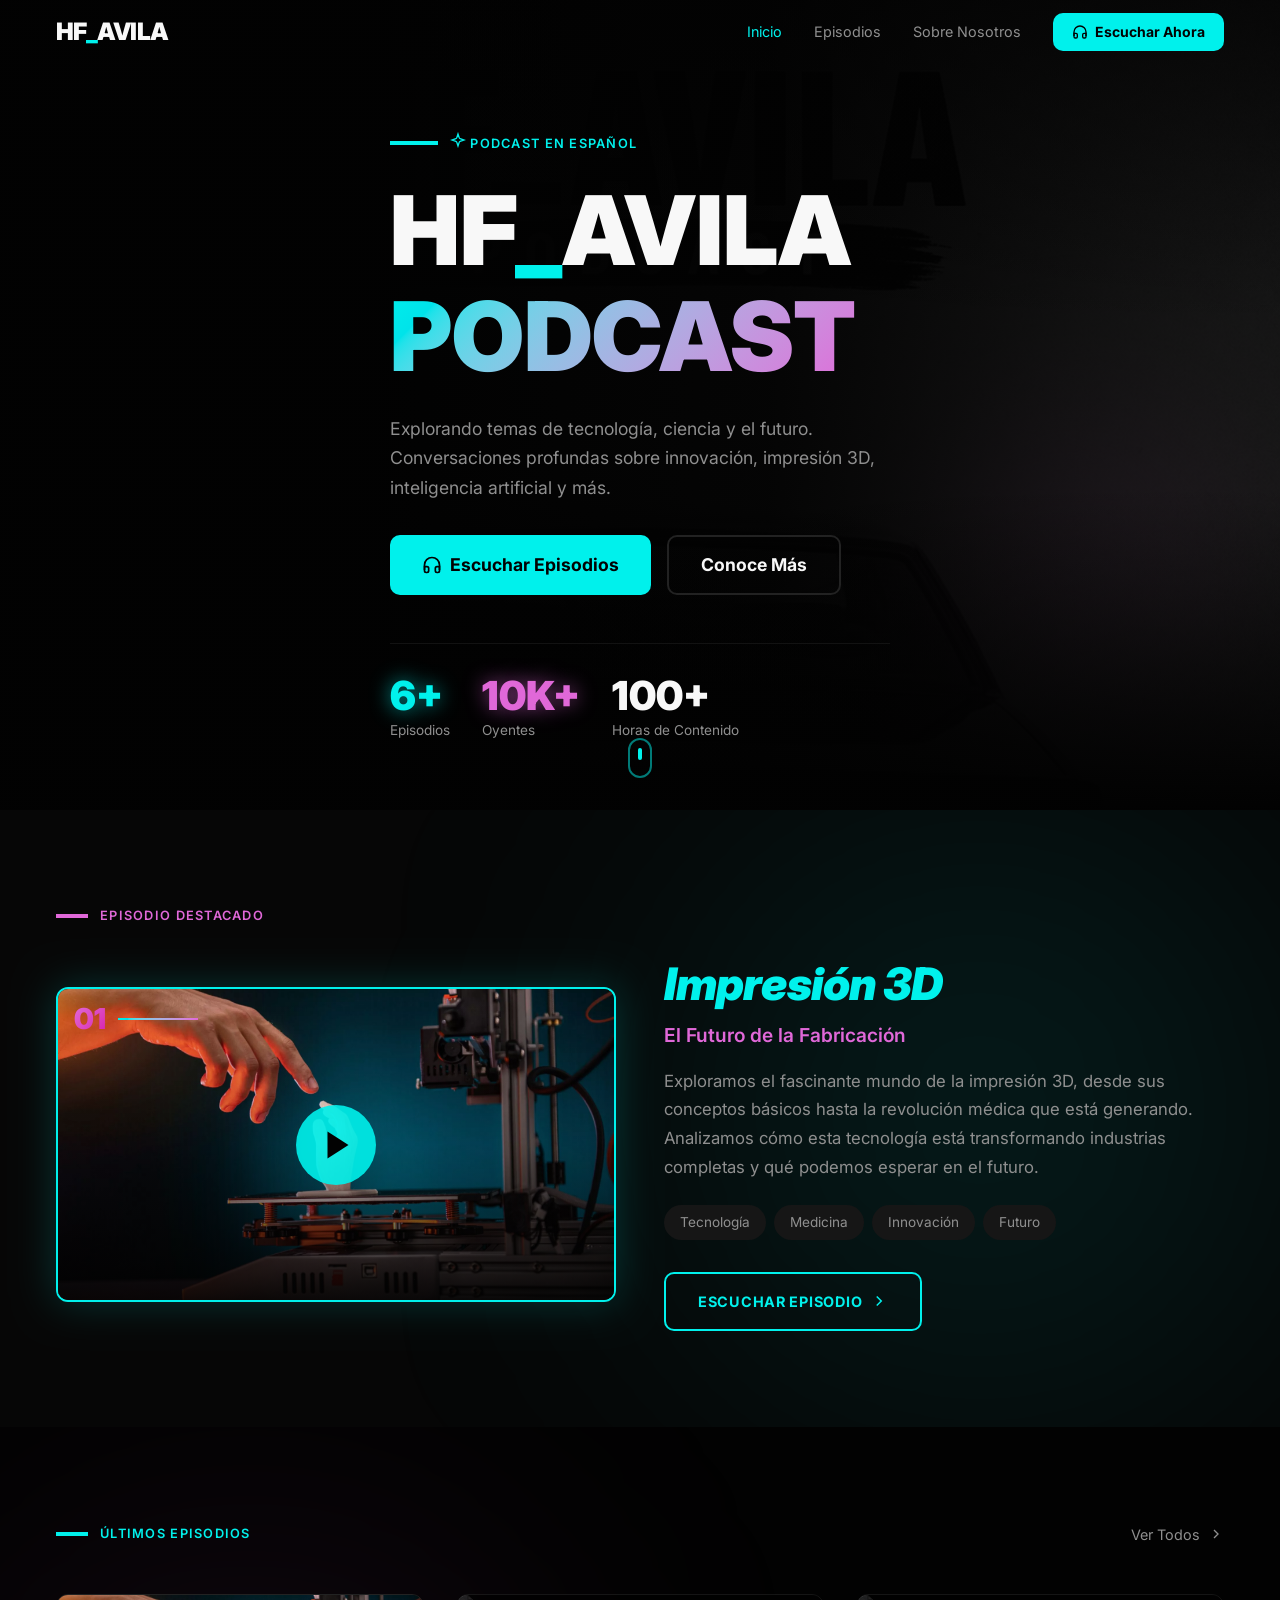
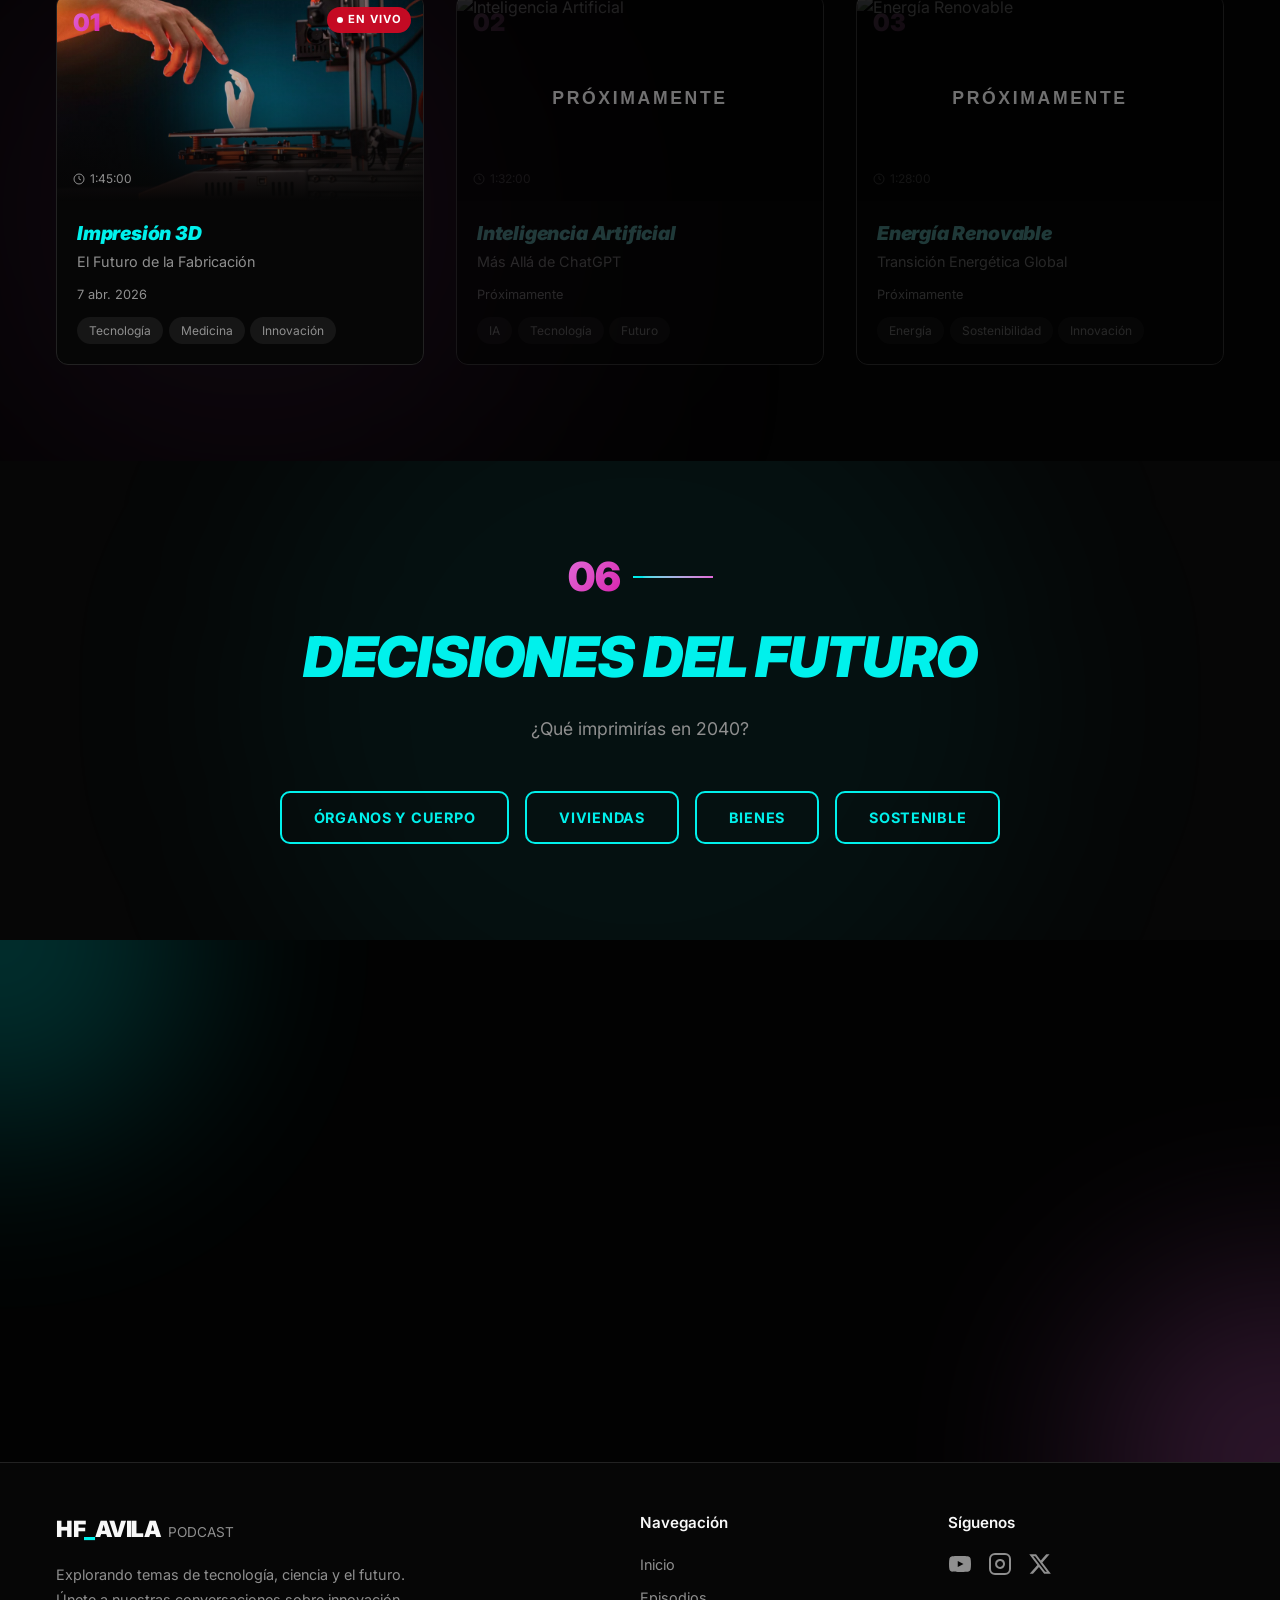
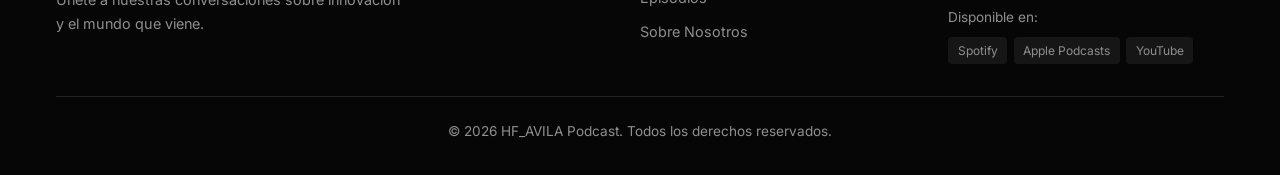
==== commit 51dd23da: "..." ====
--- a/index.html
+++ b/index.html
@@ -185,13 +185,14 @@
               <img src="img/Podcast.jpg" alt="Impresión 3D">
               <div class="episode-img-overlay"></div>
               <div class="episode-num-badge"><span class="news-number">01</span></div>
+              <div class="episode-live-badge"><span class="live-dot-sm"></span> EN VIVO</div>
               <div class="episode-play-overlay"><div class="play-circle-sm"><svg viewBox="0 0 24 24"><polygon points="5 3 19 12 5 21 5 3"/></svg></div></div>
               <div class="episode-duration"><svg viewBox="0 0 24 24"><circle cx="12" cy="12" r="10"/><polyline points="12 6 12 12 16 14"/></svg> 1:45:00</div>
             </div>
             <div class="episode-card-body">
               <p class="episode-card-title">Impresión 3D</p>
               <p class="episode-card-subtitle">El Futuro de la Fabricación</p>
-              <p class="episode-card-date">15 ene. 2024</p>
+              <p class="episode-card-date">7 abr. 2026</p>
               <div class="episode-tags">
                 <span class="episode-tag">Tecnología</span>
                 <span class="episode-tag">Medicina</span>
@@ -203,48 +204,46 @@
 
         <!-- Ep 2 -->
         <div class="scroll-reveal" data-delay="150">
-          <a href="episodios.html" class="episode-card">
+          <div class="episode-card episode-coming-soon">
             <div class="episode-card-img">
               <img src="https://images.unsplash.com/photo-1677442136019-21780ecad995?w=800&h=600&fit=crop" alt="Inteligencia Artificial">
               <div class="episode-img-overlay"></div>
               <div class="episode-num-badge"><span class="news-number">02</span></div>
-              <div class="episode-play-overlay"><div class="play-circle-sm"><svg viewBox="0 0 24 24"><polygon points="5 3 19 12 5 21 5 3"/></svg></div></div>
               <div class="episode-duration"><svg viewBox="0 0 24 24"><circle cx="12" cy="12" r="10"/><polyline points="12 6 12 12 16 14"/></svg> 1:32:00</div>
             </div>
             <div class="episode-card-body">
               <p class="episode-card-title">Inteligencia Artificial</p>
               <p class="episode-card-subtitle">Más Allá de ChatGPT</p>
-              <p class="episode-card-date">1 feb. 2024</p>
+              <p class="episode-card-date">Próximamente</p>
               <div class="episode-tags">
                 <span class="episode-tag">IA</span>
                 <span class="episode-tag">Tecnología</span>
                 <span class="episode-tag">Futuro</span>
               </div>
             </div>
-          </a>
+          </div>
         </div>
 
         <!-- Ep 3 -->
         <div class="scroll-reveal" data-delay="300">
-          <a href="episodios.html" class="episode-card">
+          <div class="episode-card episode-coming-soon">
             <div class="episode-card-img">
               <img src="https://images.unsplash.com/photo-1509391366360-2e959784a276?w=800&h=600&fit=crop" alt="Energía Renovable">
               <div class="episode-img-overlay"></div>
               <div class="episode-num-badge"><span class="news-number">03</span></div>
-              <div class="episode-play-overlay"><div class="play-circle-sm"><svg viewBox="0 0 24 24"><polygon points="5 3 19 12 5 21 5 3"/></svg></div></div>
               <div class="episode-duration"><svg viewBox="0 0 24 24"><circle cx="12" cy="12" r="10"/><polyline points="12 6 12 12 16 14"/></svg> 1:28:00</div>
             </div>
             <div class="episode-card-body">
               <p class="episode-card-title">Energía Renovable</p>
               <p class="episode-card-subtitle">Transición Energética Global</p>
-              <p class="episode-card-date">15 feb. 2024</p>
+              <p class="episode-card-date">Próximamente</p>
               <div class="episode-tags">
                 <span class="episode-tag">Energía</span>
                 <span class="episode-tag">Sostenibilidad</span>
                 <span class="episode-tag">Innovación</span>
               </div>
             </div>
-          </a>
+          </div>
         </div>
       </div>
     </div>
--- a/styles.css
+++ b/styles.css
@@ -657,6 +657,69 @@
   cursor: default;
 }
 .episode-tag:hover { background: oklch(0.85 0.18 192 / 0.2); color: var(--primary); }
+
+/* ---- Badge EN VIVO en tarjetas ---- */
+.episode-live-badge {
+  position: absolute;
+  top: 0.75rem;
+  right: 0.75rem;
+  display: flex;
+  align-items: center;
+  gap: 0.35rem;
+  background: oklch(0.55 0.22 25 / 0.92);
+  color: #fff;
+  font-size: 0.7rem;
+  font-weight: 700;
+  letter-spacing: 0.08em;
+  text-transform: uppercase;
+  padding: 0.25rem 0.6rem;
+  border-radius: 999px;
+  backdrop-filter: blur(4px);
+  z-index: 5;
+}
+.episode-live-badge .live-dot-sm {
+  width: 6px;
+  height: 6px;
+  border-radius: 50%;
+  background: #fff;
+  animation: pulse-dot 1.4s ease-in-out infinite;
+}
+@keyframes pulse-dot {
+  0%, 100% { opacity: 1; transform: scale(1); }
+  50% { opacity: 0.4; transform: scale(0.7); }
+}
+
+/* ---- Overlay Próximamente ---- */
+.episode-coming-soon {
+  position: relative;
+  pointer-events: none;
+  opacity: 0.6;
+  filter: grayscale(0.6);
+}
+.episode-coming-soon::after {
+  content: '';
+  position: absolute;
+  inset: 0;
+  background: oklch(0.05 0 0 / 0.55);
+  border-radius: var(--radius);
+  z-index: 3;
+  pointer-events: none;
+}
+.episode-coming-soon .episode-card-img::before {
+  content: 'PRÓXIMAMENTE';
+  position: absolute;
+  inset: 0;
+  display: flex;
+  align-items: center;
+  justify-content: center;
+  font-family: 'Oswald', sans-serif;
+  font-size: 1.1rem;
+  font-weight: 700;
+  letter-spacing: 0.15em;
+  color: oklch(0.85 0 0 / 0.9);
+  z-index: 4;
+  background: oklch(0.05 0 0 / 0.5);
+}
 
 /* ============ INTERACTIVE SECTION ============ */
 .interactive-section {
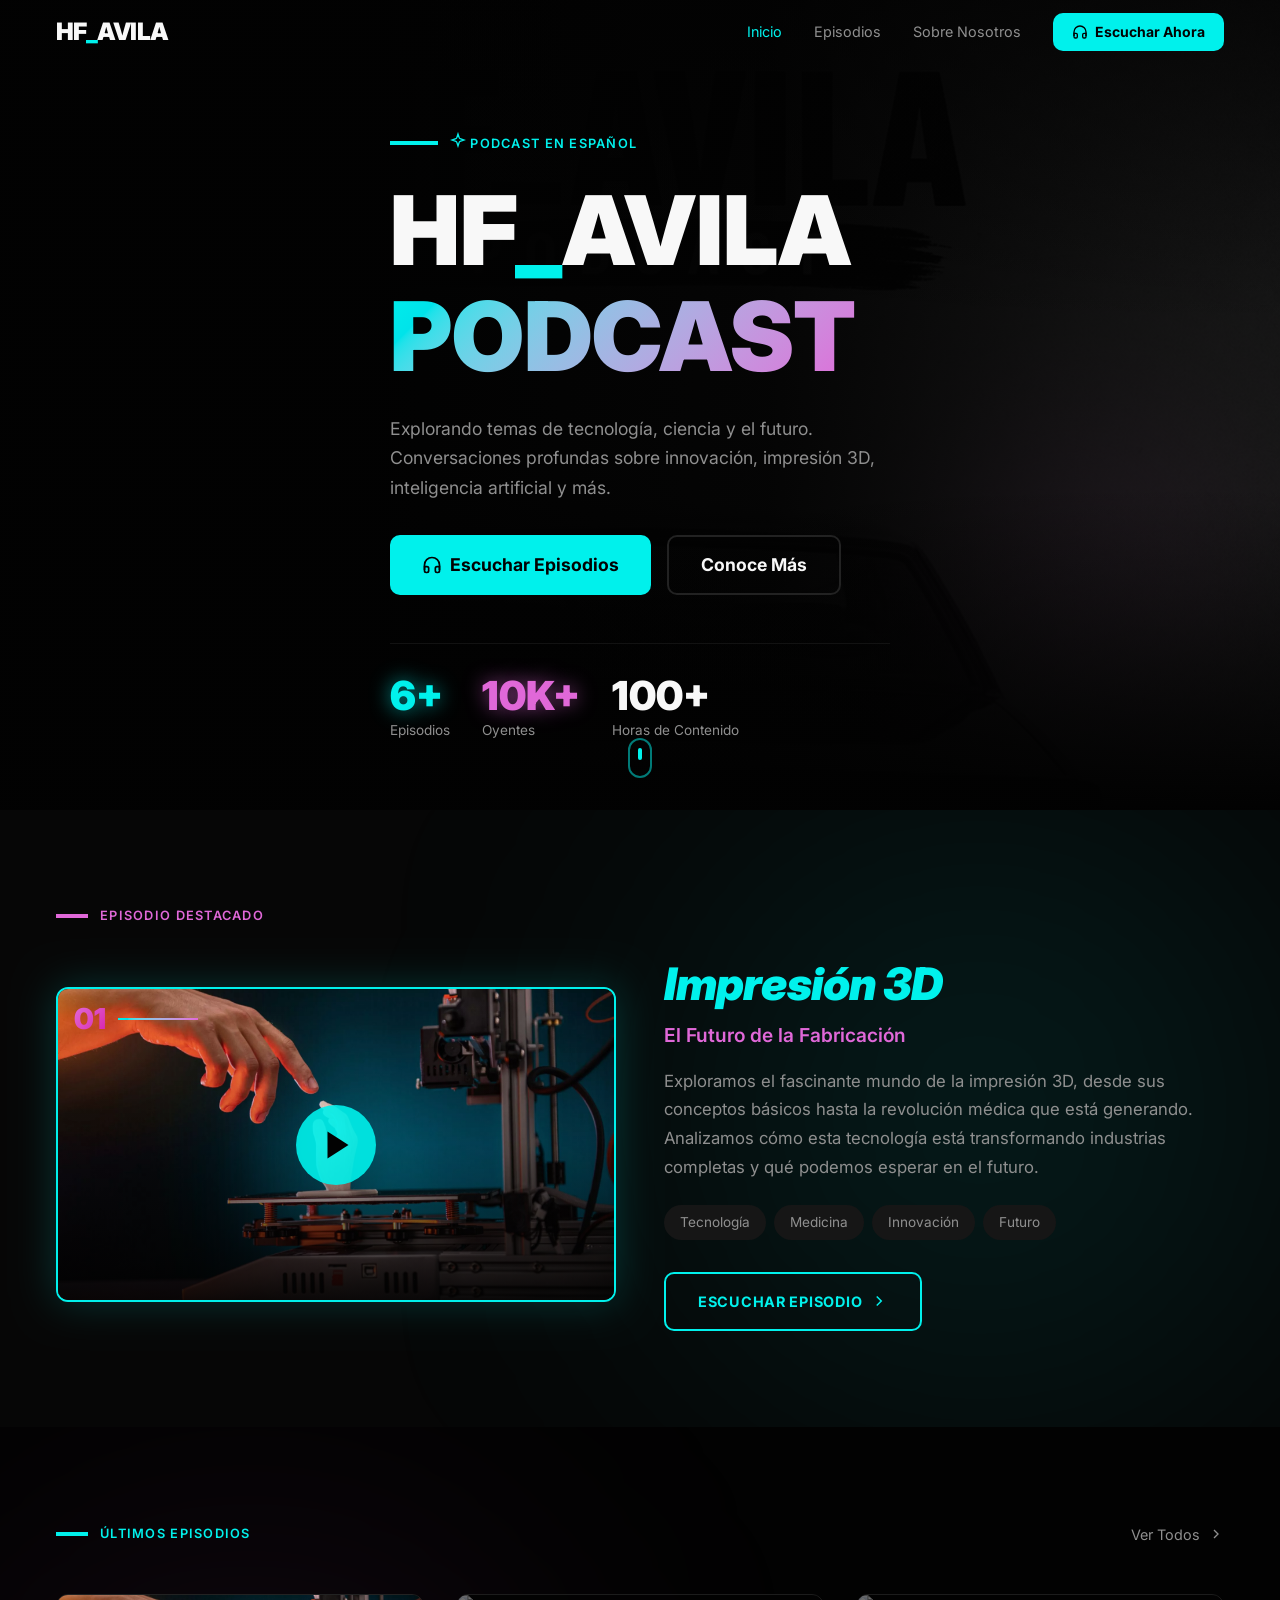
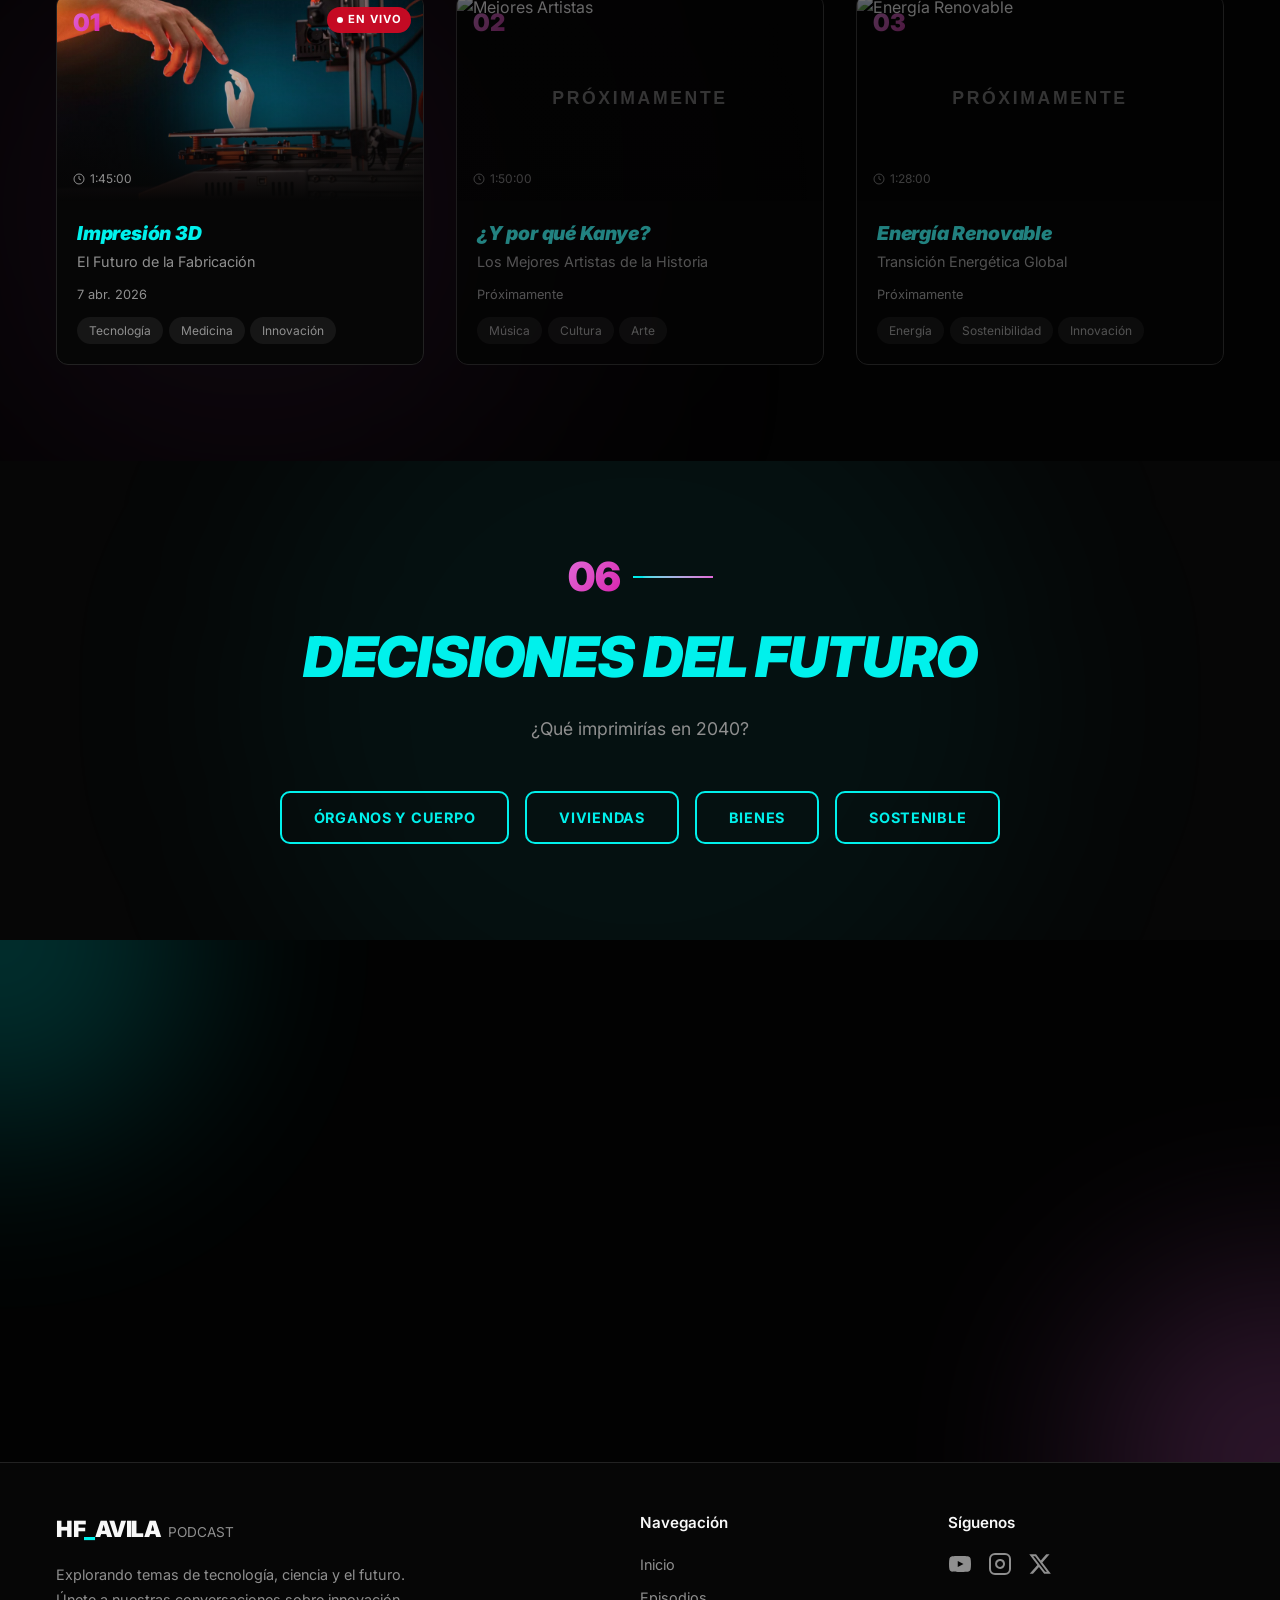
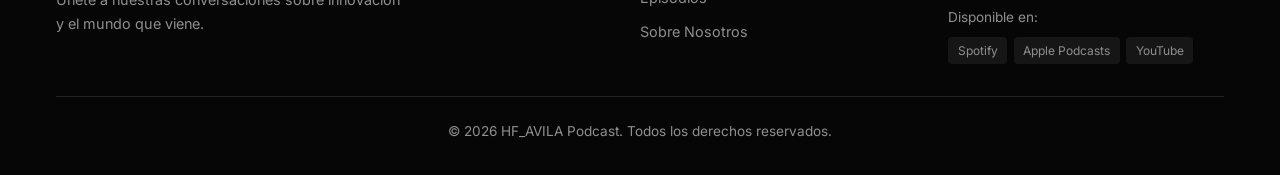
==== commit d3e4713a: "kanye" ====
--- a/index.html
+++ b/index.html
@@ -206,19 +206,19 @@
         <div class="scroll-reveal" data-delay="150">
           <div class="episode-card episode-coming-soon">
             <div class="episode-card-img">
-              <img src="https://images.unsplash.com/photo-1677442136019-21780ecad995?w=800&h=600&fit=crop" alt="Inteligencia Artificial">
+              <img src="https://images.unsplash.com/photo-1493225457124-a3eb161ffa5f?w=800&h=600&fit=crop" alt="Mejores Artistas">
               <div class="episode-img-overlay"></div>
               <div class="episode-num-badge"><span class="news-number">02</span></div>
-              <div class="episode-duration"><svg viewBox="0 0 24 24"><circle cx="12" cy="12" r="10"/><polyline points="12 6 12 12 16 14"/></svg> 1:32:00</div>
+              <div class="episode-duration"><svg viewBox="0 0 24 24"><circle cx="12" cy="12" r="10"/><polyline points="12 6 12 12 16 14"/></svg> 1:50:00</div>
             </div>
             <div class="episode-card-body">
-              <p class="episode-card-title">Inteligencia Artificial</p>
-              <p class="episode-card-subtitle">Más Allá de ChatGPT</p>
+              <p class="episode-card-title">¿Y por qué Kanye?</p>
+              <p class="episode-card-subtitle">Los Mejores Artistas de la Historia</p>
               <p class="episode-card-date">Próximamente</p>
               <div class="episode-tags">
-                <span class="episode-tag">IA</span>
-                <span class="episode-tag">Tecnología</span>
-                <span class="episode-tag">Futuro</span>
+                <span class="episode-tag">Música</span>
+                <span class="episode-tag">Cultura</span>
+                <span class="episode-tag">Arte</span>
               </div>
             </div>
           </div>
--- a/styles.css
+++ b/styles.css
@@ -693,14 +693,14 @@
 .episode-coming-soon {
   position: relative;
   pointer-events: none;
-  opacity: 0.6;
-  filter: grayscale(0.6);
+  opacity: 0.82;
+  filter: grayscale(0.3);
 }
 .episode-coming-soon::after {
   content: '';
   position: absolute;
   inset: 0;
-  background: oklch(0.05 0 0 / 0.55);
+  background: oklch(0.05 0 0 / 0.3);
   border-radius: var(--radius);
   z-index: 3;
   pointer-events: none;
@@ -716,9 +716,9 @@
   font-size: 1.1rem;
   font-weight: 700;
   letter-spacing: 0.15em;
-  color: oklch(0.85 0 0 / 0.9);
+  color: oklch(0.9 0 0 / 0.28);
   z-index: 4;
-  background: oklch(0.05 0 0 / 0.5);
+  background: oklch(0.05 0 0 / 0.25);
 }
 
 /* ============ INTERACTIVE SECTION ============ */
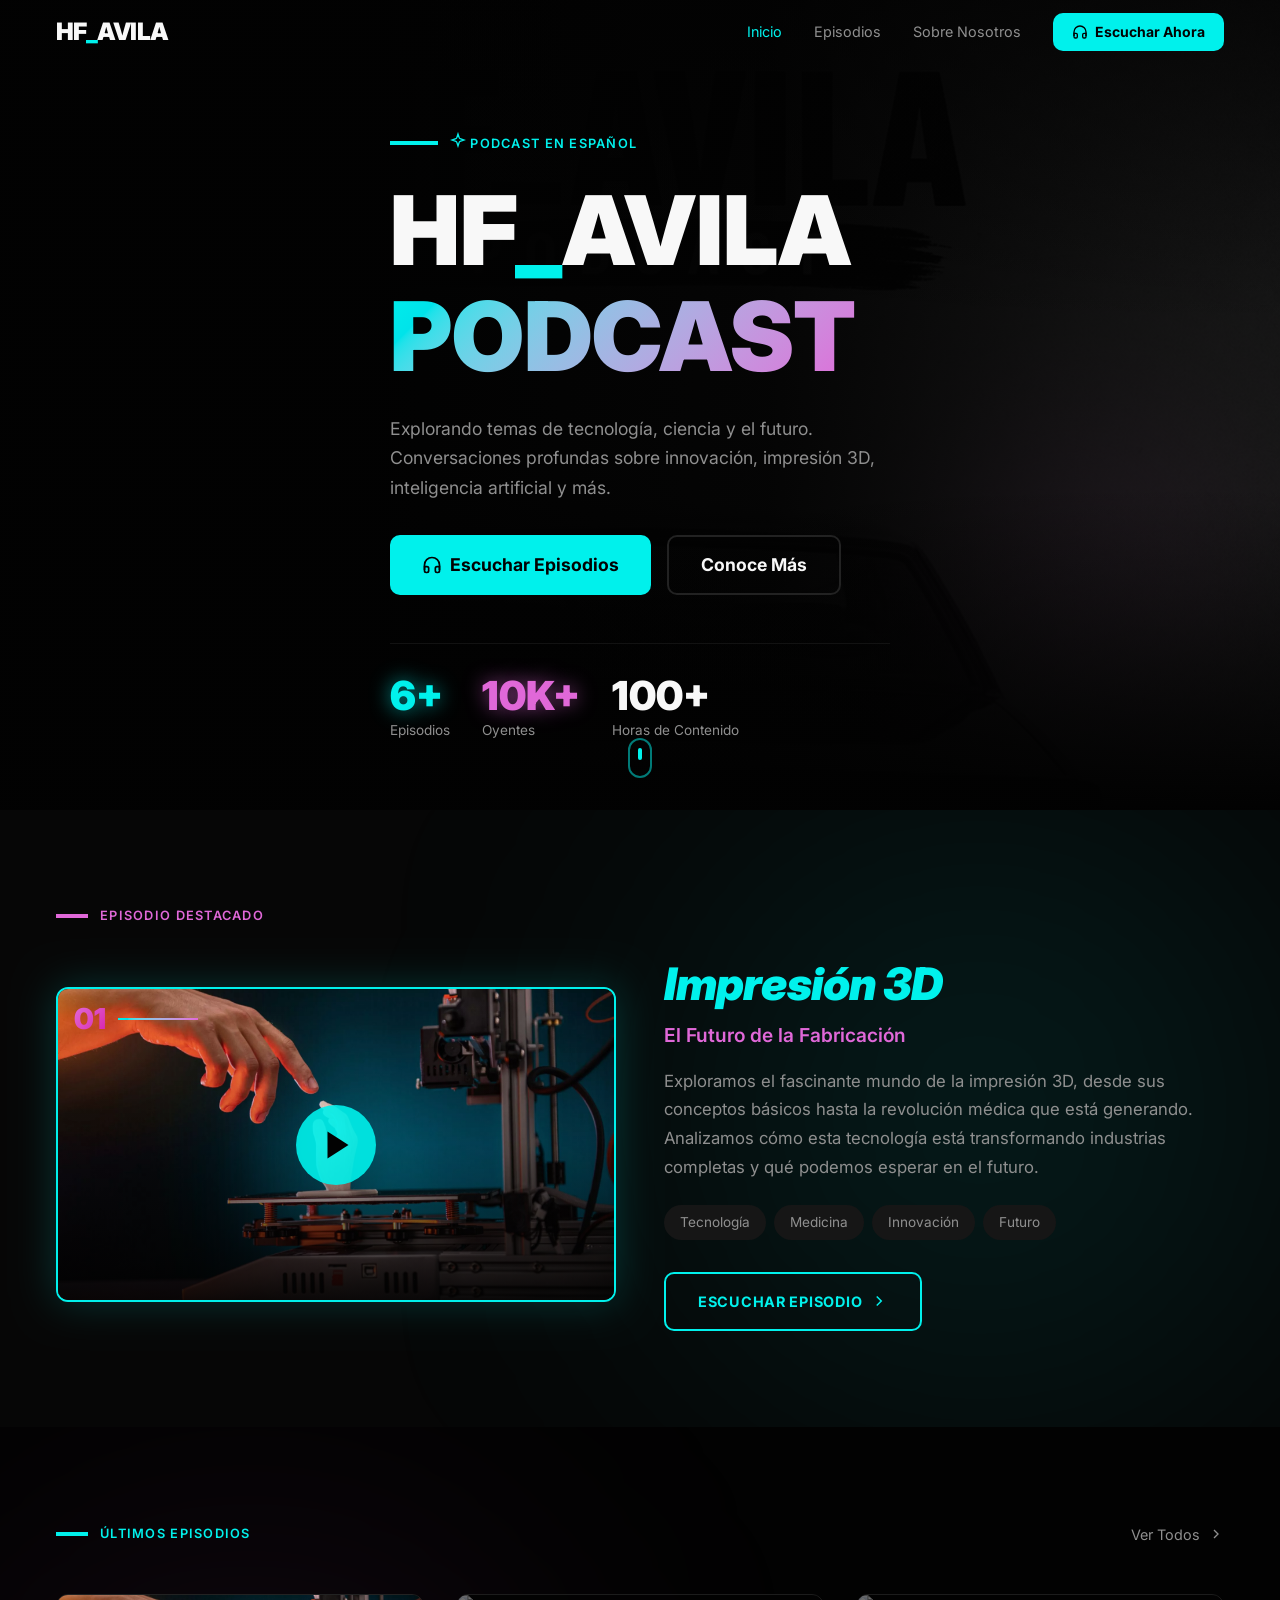
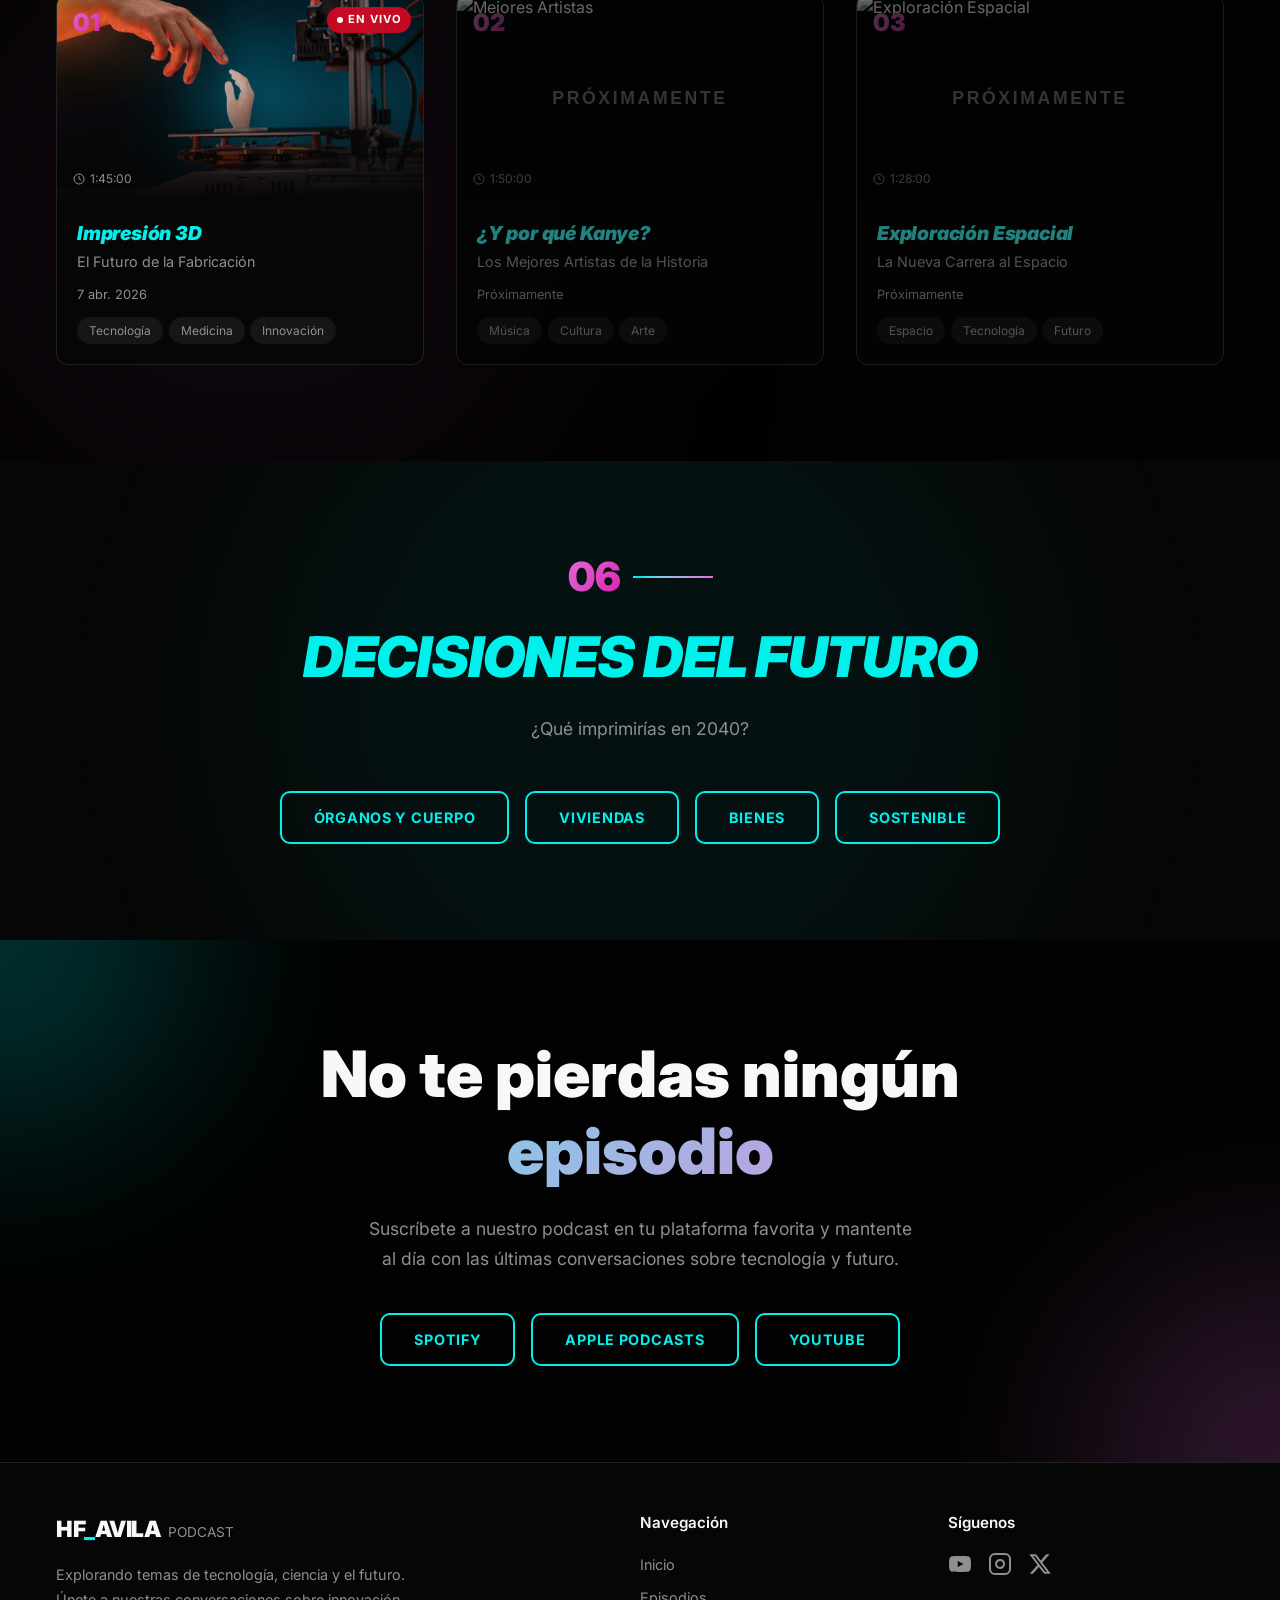
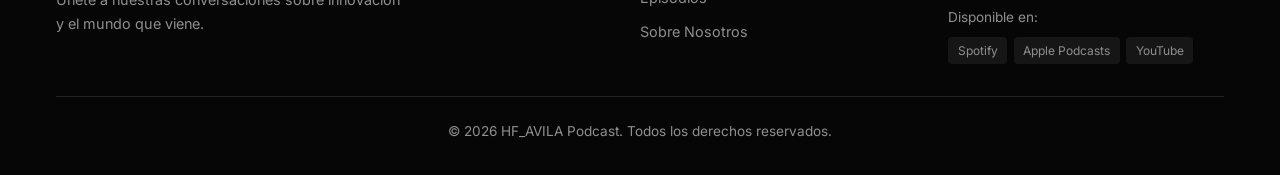
==== commit b28f453a: "gojo" ====
--- a/index.html
+++ b/index.html
@@ -228,19 +228,19 @@
         <div class="scroll-reveal" data-delay="300">
           <div class="episode-card episode-coming-soon">
             <div class="episode-card-img">
-              <img src="https://images.unsplash.com/photo-1509391366360-2e959784a276?w=800&h=600&fit=crop" alt="Energía Renovable">
+              <img src="https://images.unsplash.com/photo-1446776811953-b23d57bd21aa?w=800&h=600&fit=crop" alt="Exploración Espacial">
               <div class="episode-img-overlay"></div>
               <div class="episode-num-badge"><span class="news-number">03</span></div>
               <div class="episode-duration"><svg viewBox="0 0 24 24"><circle cx="12" cy="12" r="10"/><polyline points="12 6 12 12 16 14"/></svg> 1:28:00</div>
             </div>
             <div class="episode-card-body">
-              <p class="episode-card-title">Energía Renovable</p>
-              <p class="episode-card-subtitle">Transición Energética Global</p>
+              <p class="episode-card-title">Exploración Espacial</p>
+              <p class="episode-card-subtitle">La Nueva Carrera al Espacio</p>
               <p class="episode-card-date">Próximamente</p>
               <div class="episode-tags">
-                <span class="episode-tag">Energía</span>
-                <span class="episode-tag">Sostenibilidad</span>
-                <span class="episode-tag">Innovación</span>
+                <span class="episode-tag">Espacio</span>
+                <span class="episode-tag">Tecnología</span>
+                <span class="episode-tag">Futuro</span>
               </div>
             </div>
           </div>
--- a/styles.css
+++ b/styles.css
@@ -1278,6 +1278,65 @@
   color: oklch(0.08 0 0);
 }
 
+/* ---- Sidebar news box ---- */
+.ep-news-box {
+  background: oklch(0.11 0 0);
+  border: 1px solid var(--border);
+  border-radius: var(--radius);
+  padding: 1.25rem;
+}
+.ep-news-box-label {
+  display: flex;
+  align-items: center;
+  gap: 0.4rem;
+  font-size: 0.72rem;
+  font-weight: 700;
+  text-transform: uppercase;
+  letter-spacing: 0.12em;
+  color: var(--muted-fg);
+  margin-bottom: 1rem;
+}
+.ep-news-item {
+  display: flex;
+  align-items: flex-start;
+  gap: 0.75rem;
+  padding: 0.75rem;
+  border-radius: calc(var(--radius) - 2px);
+  text-decoration: none;
+  transition: background 0.2s;
+}
+.ep-news-item:hover { background: oklch(0.16 0 0); }
+.ep-news-dot {
+  width: 6px;
+  height: 6px;
+  min-width: 6px;
+  border-radius: 50%;
+  background: var(--muted-fg);
+  margin-top: 0.45rem;
+}
+.ep-news-title {
+  font-size: 0.85rem;
+  font-weight: 500;
+  color: oklch(0.8 0 0);
+  line-height: 1.4;
+  margin-bottom: 0.2rem;
+}
+.ep-news-source {
+  font-size: 0.72rem;
+  color: var(--muted-fg);
+}
+.ep-news-arrow {
+  margin-left: auto;
+  min-width: 14px;
+  stroke: var(--muted-fg);
+  margin-top: 0.2rem;
+  transition: stroke 0.2s, transform 0.2s;
+}
+.ep-news-item:hover .ep-news-arrow {
+  stroke: var(--primary);
+  transform: translate(2px, -2px);
+}
+
 .listen-on-title {
   font-size: 1.1rem;
   font-weight: 700;
@@ -1313,6 +1372,93 @@
 .platform-link:hover .platform-icon { transform: scale(1.1); }
 .platform-icon svg { width: 28px; height: 28px; }
 .platform-name { color: var(--foreground); font-weight: 600; }
+
+/* ============ GUESTS SECTION ============ */
+.ep-guests { padding: 5rem 0; position: relative; overflow: hidden; }
+.ep-guests-title {
+  font-family: 'Oswald', sans-serif;
+  font-size: clamp(1.8rem, 3vw, 2.5rem);
+  font-weight: 700;
+  text-transform: uppercase;
+  letter-spacing: 0.05em;
+  margin-top: 1rem;
+  margin-bottom: 0.5rem;
+}
+.ep-guests-desc { color: var(--muted-fg); font-size: 1rem; margin-bottom: 0; }
+.ep-guests-grid {
+  display: grid;
+  grid-template-columns: 1fr 1fr;
+  gap: 1.5rem;
+  margin-top: 0;
+}
+.ep-guest-card {
+  background: var(--card);
+  border: 1px solid var(--border);
+  border-radius: var(--radius);
+  padding: 2rem;
+  display: flex;
+  gap: 1.5rem;
+  align-items: flex-start;
+  transition: border-color 0.3s, box-shadow 0.3s;
+}
+.ep-guest-card:hover {
+  border-color: oklch(0.85 0.18 192 / 0.4);
+  box-shadow: 0 0 30px oklch(0.85 0.18 192 / 0.06);
+}
+.ep-guest-avatar {
+  width: 72px;
+  height: 72px;
+  min-width: 72px;
+  border-radius: 50%;
+  background: linear-gradient(135deg, oklch(0.85 0.18 192 / 0.25), oklch(0.85 0.18 192 / 0.08));
+  border: 2px solid oklch(0.85 0.18 192 / 0.35);
+  display: flex;
+  align-items: center;
+  justify-content: center;
+}
+.ep-guest-initials {
+  font-family: 'Oswald', sans-serif;
+  font-size: 1.3rem;
+  font-weight: 700;
+  color: var(--primary);
+  letter-spacing: 0.05em;
+}
+.ep-guest-name {
+  font-family: 'Oswald', sans-serif;
+  font-size: 1.15rem;
+  font-weight: 600;
+  letter-spacing: 0.03em;
+  color: var(--foreground);
+  margin-bottom: 0.2rem;
+}
+.ep-guest-role {
+  font-size: 0.8rem;
+  font-weight: 600;
+  text-transform: uppercase;
+  letter-spacing: 0.1em;
+  color: var(--primary);
+  margin-bottom: 0.85rem;
+}
+.ep-guest-bio {
+  font-size: 0.9rem;
+  color: var(--muted-fg);
+  line-height: 1.6;
+  margin-bottom: 1rem;
+}
+.ep-guest-tags { display: flex; flex-wrap: wrap; gap: 0.35rem; }
+.ep-guest-tag {
+  font-size: 0.72rem;
+  padding: 0.2rem 0.65rem;
+  background: oklch(0.85 0.18 192 / 0.1);
+  color: var(--primary);
+  border: 1px solid oklch(0.85 0.18 192 / 0.2);
+  border-radius: 999px;
+}
+@media (max-width: 768px) {
+  .ep-guests-grid { grid-template-columns: 1fr; }
+  .ep-guest-card { flex-direction: column; align-items: center; text-align: center; }
+  .ep-guest-tags { justify-content: center; }
+}
 
 .ep-related { padding: 5rem 0; background: var(--card); position: relative; overflow: hidden; }
 
